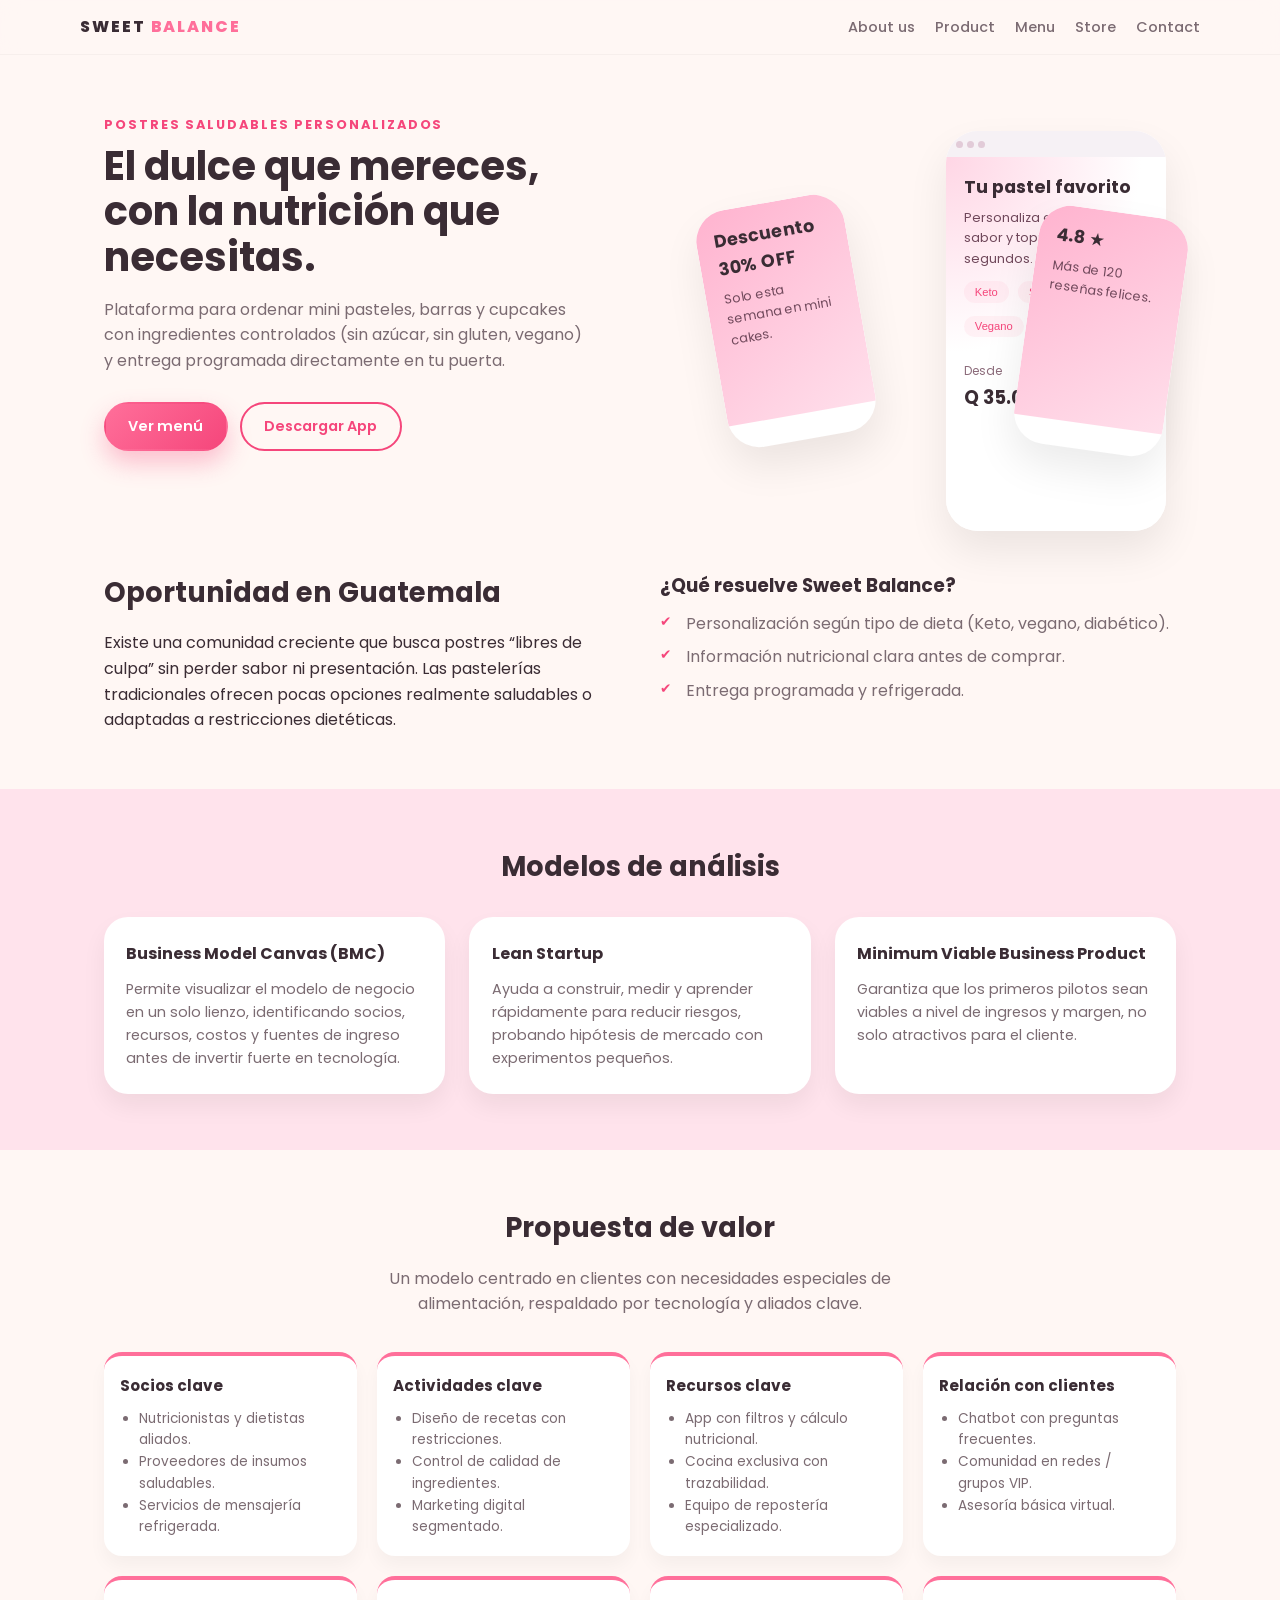
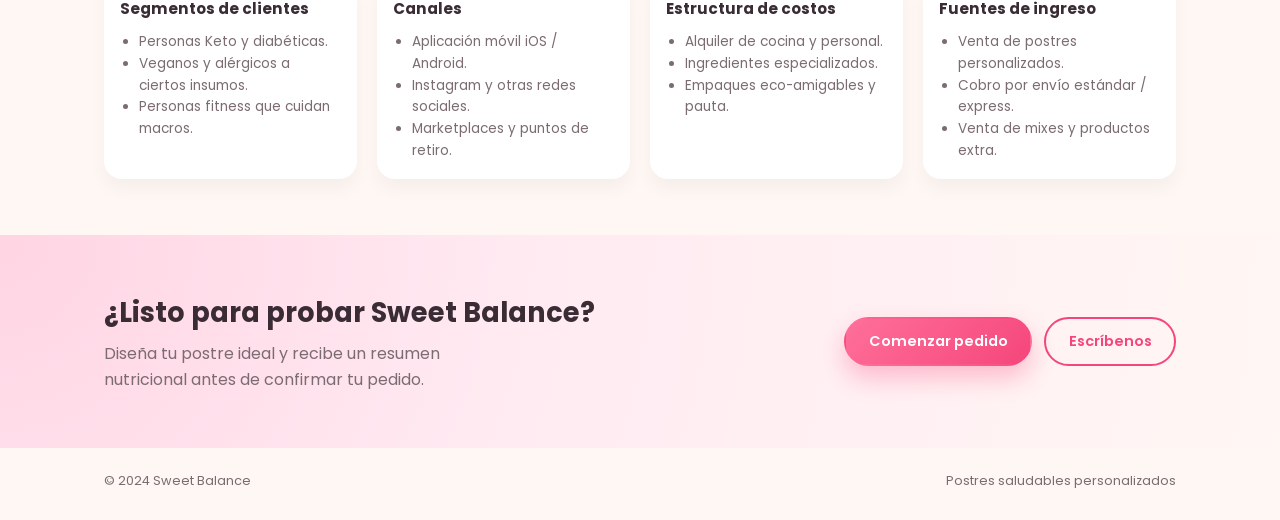
==== MND/index.html @ 074d9826 "feat: MDG" ====
<!DOCTYPE html>
<html lang="es">
<head>
  <meta charset="UTF-8" />
  <title>Sweet Balance</title>
  <meta name="viewport" content="width=device-width, initial-scale=1.0" />
  <!-- Google Font parecida al estilo del PDF -->
  <link href="https://fonts.googleapis.com/css2?family=Poppins:wght@300;400;600;700&display=swap" rel="stylesheet">
  <link rel="stylesheet" href="styles.css" />
</head>
<body>
  <!-- Barra de navegación -->
  <header class="topbar">
    <div class="container topbar-content">
      <div class="logo">SWEET <span>BALANCE</span></div>
      <nav class="nav">
        <a href="#about">About us</a>
        <a href="#product">Product</a>
        <a href="#menu">Menu</a>
        <a href="#store">Store</a>
        <a href="#contact">Contact</a>
      </nav>
    </div>
  </header>

  <!-- HERO principal (portada tipo app rosa) -->
  <section class="hero" id="product">
    <div class="container hero-grid">
      <div class="hero-text">
        <p class="hero-tag">Postres saludables personalizados</p>
        <h1>
          El dulce que mereces,<br />
          con la nutrición que necesitas.
        </h1>
        <p class="hero-description">
          Plataforma para ordenar mini pasteles, barras y cupcakes con
          ingredientes controlados (sin azúcar, sin gluten, vegano) y
          entrega programada directamente en tu puerta.
        </p>
        <div class="hero-actions">
          <a href="#menu" class="btn primary">Ver menú</a>
          <a href="#store" class="btn ghost">Descargar App</a>
        </div>
      </div>

      <!-- “Mockups” de la app simulando las pantallas del PDF -->
      <div class="hero-phones">
        <div class="phone phone-main">
          <div class="phone-header">
            <span class="dot"></span><span class="dot"></span><span class="dot"></span>
          </div>
          <div class="phone-body">
            <h3>Tu pastel favorito</h3>
            <p>Personaliza el tamaño, sabor y toppings en segundos.</p>
            <button class="chip">Keto</button>
            <button class="chip">Sugar Free</button>
            <button class="chip">Vegano</button>
            <div class="card-price">
              <span>Desde</span>
              <strong>Q 35.00</strong>
            </div>
          </div>
        </div>

        <div class="phone phone-secondary phone-left">
          <div class="phone-body small">
            <h4>Descuento 30% OFF</h4>
            <p>Solo esta semana en mini cakes.</p>
          </div>
        </div>

        <div class="phone phone-secondary phone-right">
          <div class="phone-body small">
            <h4>4.8 ★</h4>
            <p>Más de 120 reseñas felices.</p>
          </div>
        </div>
      </div>
    </div>
  </section>

  <!-- Sección: Oportunidad / About -->
  <section class="section" id="about">
    <div class="container two-cols">
      <div>
        <h2>Oportunidad en Guatemala</h2>
        <p>
          Existe una comunidad creciente que busca postres “libres de culpa”
          sin perder sabor ni presentación. Las pastelerías tradicionales
          ofrecen pocas opciones realmente saludables o adaptadas a
          restricciones dietéticas.
        </p>
      </div>
      <div>
        <h3>¿Qué resuelve Sweet Balance?</h3>
        <ul class="check-list">
          <li>Personalización según tipo de dieta (Keto, vegano, diabético).</li>
          <li>Información nutricional clara antes de comprar.</li>
          <li>Entrega programada y refrigerada.</li>
        </ul>
      </div>
    </div>
  </section>

  <!-- Sección: Modelos de análisis (tarjetas rosas como en el PDF) -->
  <section class="section section-pink" id="menu">
    <div class="container">
      <h2 class="center">Modelos de análisis</h2>
      <div class="cards-3">
        <article class="info-card">
          <h3>Business Model Canvas (BMC)</h3>
          <p>
            Permite visualizar el modelo de negocio en un solo lienzo,
            identificando socios, recursos, costos y fuentes de ingreso
            antes de invertir fuerte en tecnología.
          </p>
        </article>
        <article class="info-card">
          <h3>Lean Startup</h3>
          <p>
            Ayuda a construir, medir y aprender rápidamente para reducir
            riesgos, probando hipótesis de mercado con experimentos pequeños.
          </p>
        </article>
        <article class="info-card">
          <h3>Minimum Viable Business Product</h3>
          <p>
            Garantiza que los primeros pilotos sean viables a nivel de
            ingresos y margen, no solo atractivos para el cliente.
          </p>
        </article>
      </div>
    </div>
  </section>

  <!-- Sección: Canvas de propuesta de valor (grid) -->
  <section class="section" id="store">
    <div class="container">
      <h2 class="center">Propuesta de valor</h2>
      <p class="center section-intro">
        Un modelo centrado en clientes con necesidades especiales de
        alimentación, respaldado por tecnología y aliados clave.
      </p>

      <div class="canvas-grid">
        <div class="canvas-col">
          <h4>Socios clave</h4>
          <ul>
            <li>Nutricionistas y dietistas aliados.</li>
            <li>Proveedores de insumos saludables.</li>
            <li>Servicios de mensajería refrigerada.</li>
          </ul>
        </div>
        <div class="canvas-col">
          <h4>Actividades clave</h4>
          <ul>
            <li>Diseño de recetas con restricciones.</li>
            <li>Control de calidad de ingredientes.</li>
            <li>Marketing digital segmentado.</li>
          </ul>
        </div>
        <div class="canvas-col">
          <h4>Recursos clave</h4>
          <ul>
            <li>App con filtros y cálculo nutricional.</li>
            <li>Cocina exclusiva con trazabilidad.</li>
            <li>Equipo de repostería especializado.</li>
          </ul>
        </div>
        <div class="canvas-col">
          <h4>Relación con clientes</h4>
          <ul>
            <li>Chatbot con preguntas frecuentes.</li>
            <li>Comunidad en redes / grupos VIP.</li>
            <li>Asesoría básica virtual.</li>
          </ul>
        </div>
        <div class="canvas-col">
          <h4>Segmentos de clientes</h4>
          <ul>
            <li>Personas Keto y diabéticas.</li>
            <li>Veganos y alérgicos a ciertos insumos.</li>
            <li>Personas fitness que cuidan macros.</li>
          </ul>
        </div>
        <div class="canvas-col">
          <h4>Canales</h4>
          <ul>
            <li>Aplicación móvil iOS / Android.</li>
            <li>Instagram y otras redes sociales.</li>
            <li>Marketplaces y puntos de retiro.</li>
          </ul>
        </div>
        <div class="canvas-col">
          <h4>Estructura de costos</h4>
          <ul>
            <li>Alquiler de cocina y personal.</li>
            <li>Ingredientes especializados.</li>
            <li>Empaques eco-amigables y pauta.</li>
          </ul>
        </div>
        <div class="canvas-col">
          <h4>Fuentes de ingreso</h4>
          <ul>
            <li>Venta de postres personalizados.</li>
            <li>Cobro por envío estándar / express.</li>
            <li>Venta de mixes y productos extra.</li>
          </ul>
        </div>
      </div>
    </div>
  </section>

  <!-- Sección final / contacto -->
  <section class="section section-cta" id="contact">
    <div class="container cta-box">
      <div>
        <h2>¿Listo para probar Sweet Balance?</h2>
        <p>
          Diseña tu postre ideal y recibe un resumen nutricional
          antes de confirmar tu pedido.
        </p>
      </div>
      <div class="cta-actions">
        <a href="#" class="btn primary">Comenzar pedido</a>
        <a href="mailto:hola@sweetbalance.gt" class="btn ghost">Escríbenos</a>
      </div>
    </div>
  </section>

  <footer class="footer">
    <div class="container footer-content">
      <span>© 2024 Sweet Balance</span>
      <span>Postres saludables personalizados</span>
    </div>
  </footer>
</body>
</html>
---- MND/styles.css ----
:root {
  --pink-main: #ff6f9a;
  --pink-soft: #ffe3ec;
  --pink-strong: #f5467b;
  --cream-bg: #fff7f4;
  --text-main: #3a2c34;
  --text-soft: #7b6b72;
  --radius-lg: 24px;
}

*,
*::before,
*::after {
  box-sizing: border-box;
  margin: 0;
  padding: 0;
}

body {
  font-family: "Poppins", system-ui, -apple-system, BlinkMacSystemFont, "Segoe UI",
    sans-serif;
  background: var(--cream-bg);
  color: var(--text-main);
  line-height: 1.6;
}

/* Layout genérico */

.container {
  width: 100%;
  max-width: 1120px;
  margin: 0 auto;
  padding: 0 1.5rem;
}

/* Topbar */

.topbar {
  position: sticky;
  top: 0;
  z-index: 50;
  background: rgba(255, 247, 244, 0.9);
  backdrop-filter: blur(10px);
  border-bottom: 1px solid rgba(0, 0, 0, 0.03);
}

.topbar-content {
  display: flex;
  align-items: center;
  justify-content: space-between;
  padding: 0.9rem 0;
}

.logo {
  font-weight: 800;
  letter-spacing: 0.12em;
  font-size: 1rem;
}

.logo span {
  color: var(--pink-main);
}

.nav {
  display: flex;
  gap: 1.25rem;
  font-size: 0.9rem;
}

.nav a {
  color: var(--text-soft);
  text-decoration: none;
  font-weight: 500;
  position: relative;
}

.nav a::after {
  content: "";
  position: absolute;
  left: 0;
  bottom: -0.35rem;
  width: 0;
  height: 2px;
  border-radius: 999px;
  background: var(--pink-main);
  transition: width 0.2s ease;
}

.nav a:hover {
  color: var(--pink-main);
}

.nav a:hover::after {
  width: 100%;
}

/* HERO */

.hero {
  padding: 3.5rem 0 4rem;
}

.hero-grid {
  display: grid;
  grid-template-columns: minmax(0, 1.2fr) minmax(0, 1fr);
  gap: 3rem;
  align-items: center;
}

.hero-text h1 {
  font-size: clamp(2.2rem, 3.1vw, 2.9rem);
  line-height: 1.15;
  margin-bottom: 1rem;
}

.hero-tag {
  display: inline-block;
  font-size: 0.8rem;
  text-transform: uppercase;
  letter-spacing: 0.15em;
  color: var(--pink-strong);
  font-weight: 700;
  margin-bottom: 0.5rem;
}

.hero-description {
  max-width: 480px;
  color: var(--text-soft);
  margin-bottom: 1.75rem;
}

.hero-actions {
  display: flex;
  flex-wrap: wrap;
  gap: 0.75rem;
}

/* Botones */

.btn {
  display: inline-flex;
  align-items: center;
  justify-content: center;
  padding: 0.7rem 1.4rem;
  border-radius: 999px;
  border: 2px solid transparent;
  font-size: 0.9rem;
  font-weight: 600;
  cursor: pointer;
  text-decoration: none;
  transition: transform 0.18s ease, box-shadow 0.18s ease, background 0.18s ease,
    color 0.18s ease, border-color 0.18s ease;
}

.btn.primary {
  background: linear-gradient(135deg, var(--pink-main), var(--pink-strong));
  color: #fff;
  box-shadow: 0 12px 25px rgba(245, 70, 123, 0.32);
}

.btn.primary:hover {
  transform: translateY(-1px);
  box-shadow: 0 16px 28px rgba(245, 70, 123, 0.4);
}

.btn.ghost {
  background: transparent;
  color: var(--pink-strong);
  border-color: var(--pink-strong);
}

.btn.ghost:hover {
  background: rgba(255, 111, 154, 0.08);
}

/* Phones mockup */

.hero-phones {
  position: relative;
  min-height: 320px;
}

.phone {
  position: absolute;
  border-radius: 32px;
  background: #fff;
  box-shadow: 0 20px 40px rgba(0, 0, 0, 0.08);
  overflow: hidden;
}

.phone-main {
  width: 220px;
  height: 400px;
  right: 10px;
  top: 10px;
}

.phone-secondary {
  width: 150px;
  height: 240px;
}

.phone-left {
  left: 0;
  bottom: 0;
  transform: rotate(-10deg);
}

.phone-right {
  right: 0;
  bottom: -10px;
  transform: rotate(8deg);
}

.phone-header {
  height: 26px;
  padding: 0 10px;
  display: flex;
  align-items: center;
  gap: 4px;
  background: #f6f1f5;
}

.dot {
  width: 7px;
  height: 7px;
  border-radius: 999px;
  background: #e2cbd8;
}

.phone-body {
  padding: 1rem 1.1rem 1.2rem;
  background: radial-gradient(circle at top left, #ffd6e5 0, #fff 45%, #fff 100%);
  height: calc(100% - 26px);
}

.phone-body.small {
  background: linear-gradient(145deg, #ffb3cf, #ffdfeb);
}

.phone-body h3 {
  font-size: 1.1rem;
  margin-bottom: 0.4rem;
}

.phone-body p {
  font-size: 0.8rem;
  color: #70485b;
}

.phone-body.small h4 {
  font-size: 1.1rem;
  margin-bottom: 0.4rem;
}

.chip {
  border: none;
  margin-top: 0.75rem;
  margin-right: 0.3rem;
  padding: 0.3rem 0.7rem;
  border-radius: 999px;
  background: rgba(255, 111, 154, 0.08);
  font-size: 0.7rem;
  color: var(--pink-strong);
}

.card-price {
  margin-top: 1.2rem;
}

.card-price span {
  font-size: 0.75rem;
  color: #8c6c7b;
}

.card-price strong {
  display: block;
  font-size: 1.15rem;
}

/* Secciones genéricas */

.section {
  padding: 3.5rem 0;
}

.section-pink {
  background: var(--pink-soft);
}

.section h2 {
  font-size: 1.7rem;
  margin-bottom: 1rem;
}

.section-intro {
  max-width: 560px;
  margin: 0.3rem auto 2rem;
  color: var(--text-soft);
}

.center {
  text-align: center;
}

/* About */

.two-cols {
  display: grid;
  grid-template-columns: repeat(2, minmax(0, 1fr));
  gap: 2.5rem;
}

.check-list {
  list-style: none;
  margin-top: 0.6rem;
}

.check-list li {
  padding-left: 1.6rem;
  position: relative;
  margin-bottom: 0.5rem;
  color: var(--text-soft);
}

.check-list li::before {
  content: "✔";
  position: absolute;
  left: 0;
  top: 0;
  font-size: 0.85rem;
  color: var(--pink-strong);
}

/* Cards modelos */

.cards-3 {
  display: grid;
  grid-template-columns: repeat(3, minmax(0, 1fr));
  gap: 1.5rem;
  margin-top: 1.8rem;
}

.info-card {
  background: #fff;
  border-radius: var(--radius-lg);
  padding: 1.5rem 1.4rem;
  box-shadow: 0 12px 24px rgba(0, 0, 0, 0.06);
}

.info-card h3 {
  font-size: 1rem;
  margin-bottom: 0.7rem;
}

.info-card p {
  font-size: 0.9rem;
  color: var(--text-soft);
}

/* Canvas grid */

.canvas-grid {
  margin-top: 2.2rem;
  display: grid;
  grid-template-columns: repeat(4, minmax(0, 1fr));
  gap: 1.25rem;
}

.canvas-col {
  background: #fff;
  border-radius: 18px;
  padding: 1.1rem 1rem;
  box-shadow: 0 10px 18px rgba(0, 0, 0, 0.04);
  border-top: 4px solid var(--pink-main);
}

.canvas-col h4 {
  font-size: 0.95rem;
  margin-bottom: 0.6rem;
}

.canvas-col ul {
  list-style: disc;
  padding-left: 1.2rem;
  font-size: 0.85rem;
  color: var(--text-soft);
}

/* CTA */

.section-cta {
  background: radial-gradient(circle at top left, #ffd4e3 0, #ffeaf2 40%, #fff7f4 100%);
}

.cta-box {
  display: flex;
  align-items: center;
  justify-content: space-between;
  gap: 1.5rem;
}

.cta-box h2 {
  margin-bottom: 0.4rem;
}

.cta-box p {
  color: var(--text-soft);
  max-width: 420px;
}

.cta-actions {
  display: flex;
  flex-wrap: wrap;
  gap: 0.75rem;
}

/* Footer */

.footer {
  padding: 1.4rem 0 1.8rem;
  font-size: 0.8rem;
  color: var(--text-soft);
}

.footer-content {
  display: flex;
  justify-content: space-between;
  gap: 1rem;
}

/* Responsivo */

@media (max-width: 900px) {
  .hero-grid {
    grid-template-columns: 1fr;
  }

  .hero-phones {
    order: -1;
    margin-bottom: 1.5rem;
    min-height: 340px;
  }

  .two-cols {
    grid-template-columns: 1fr;
  }

  .cards-3 {
    grid-template-columns: repeat(2, minmax(0, 1fr));
  }

  .canvas-grid {
    grid-template-columns: repeat(2, minmax(0, 1fr));
  }

  .nav {
    display: none; /* para hacerlo simple en móvil, puedes luego agregar menú hamburguesa */
  }
}

@media (max-width: 600px) {
  .cards-3 {
    grid-template-columns: 1fr;
  }

  .canvas-grid {
    grid-template-columns: 1fr;
  }

  .phone-main {
    right: 50%;
    transform: translateX(50%);
  }

  .phone-left {
    left: 10px;
    bottom: 0;
  }

  .phone-right {
    right: 10px;
    bottom: -10px;
  }

  .cta-box {
    flex-direction: column;
    align-items: flex-start;
  }

  .footer-content {
    flex-direction: column;
    align-items: flex-start;
  }
}
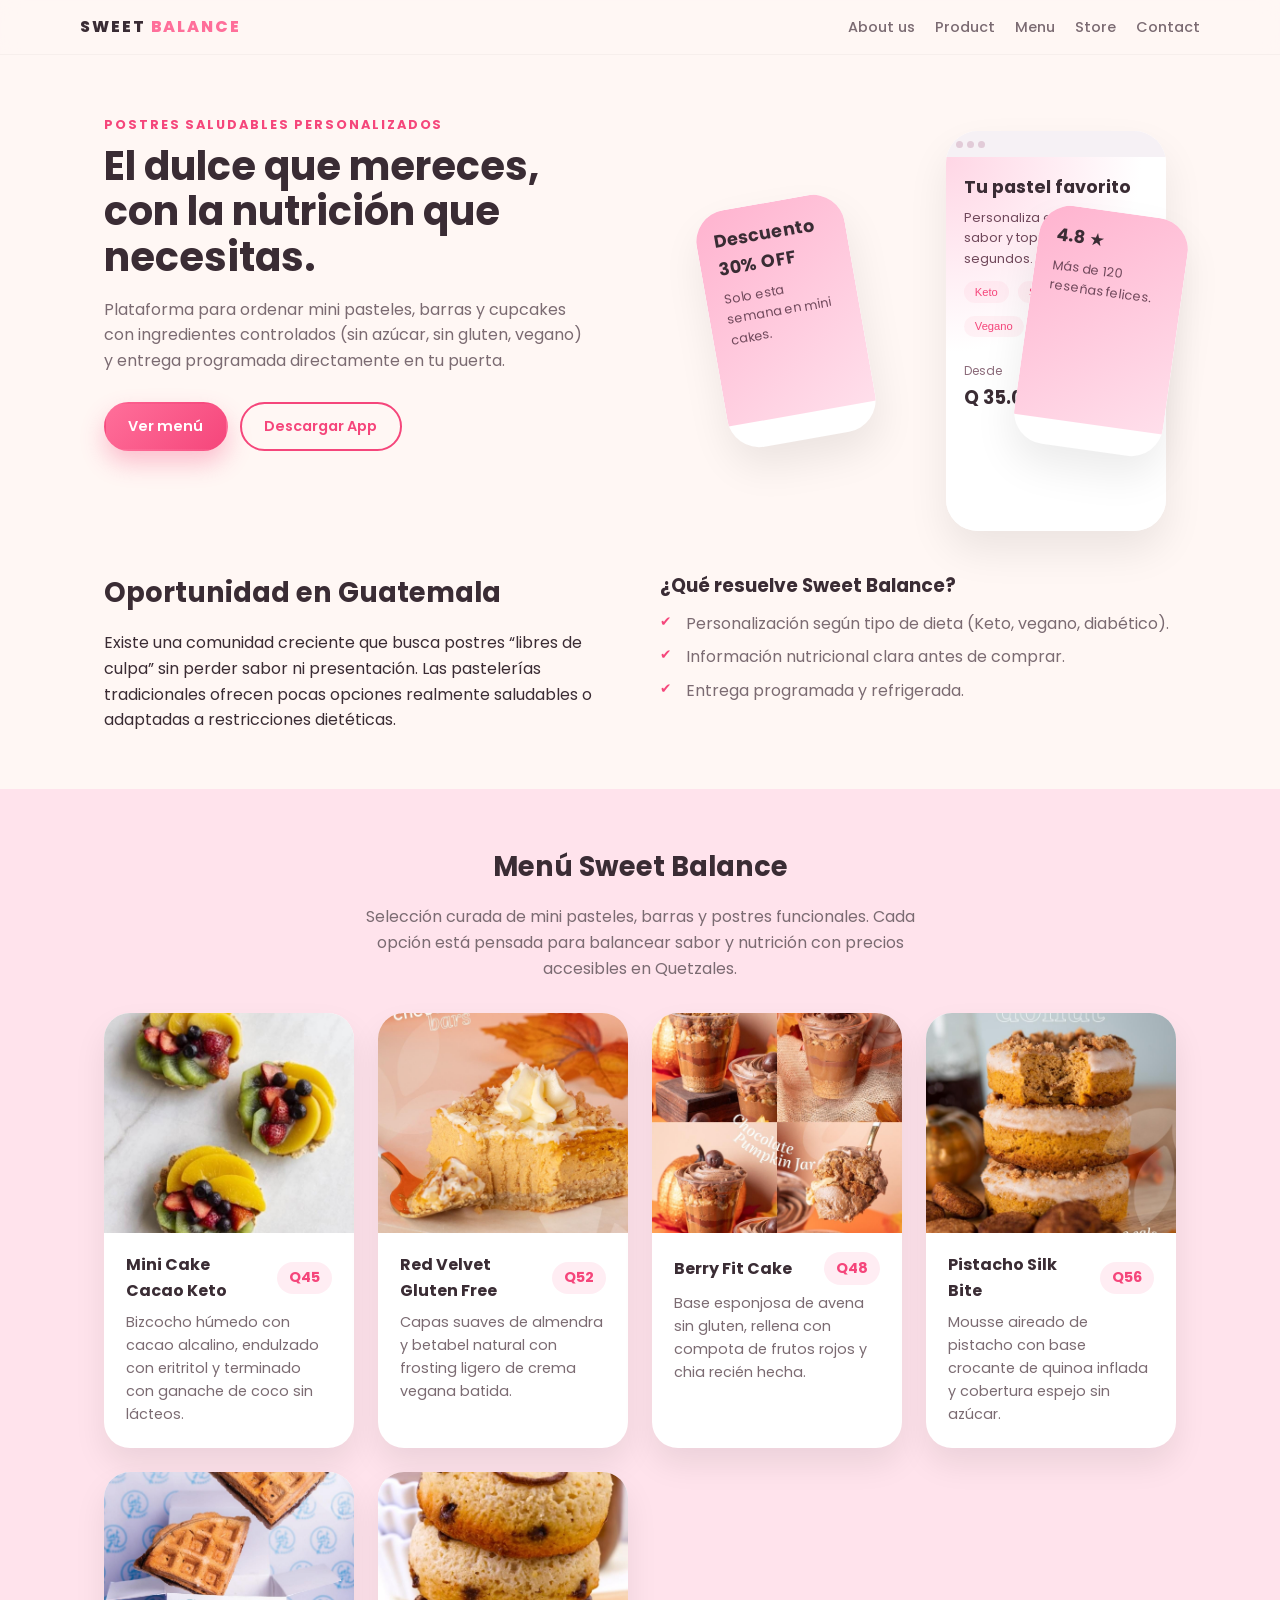
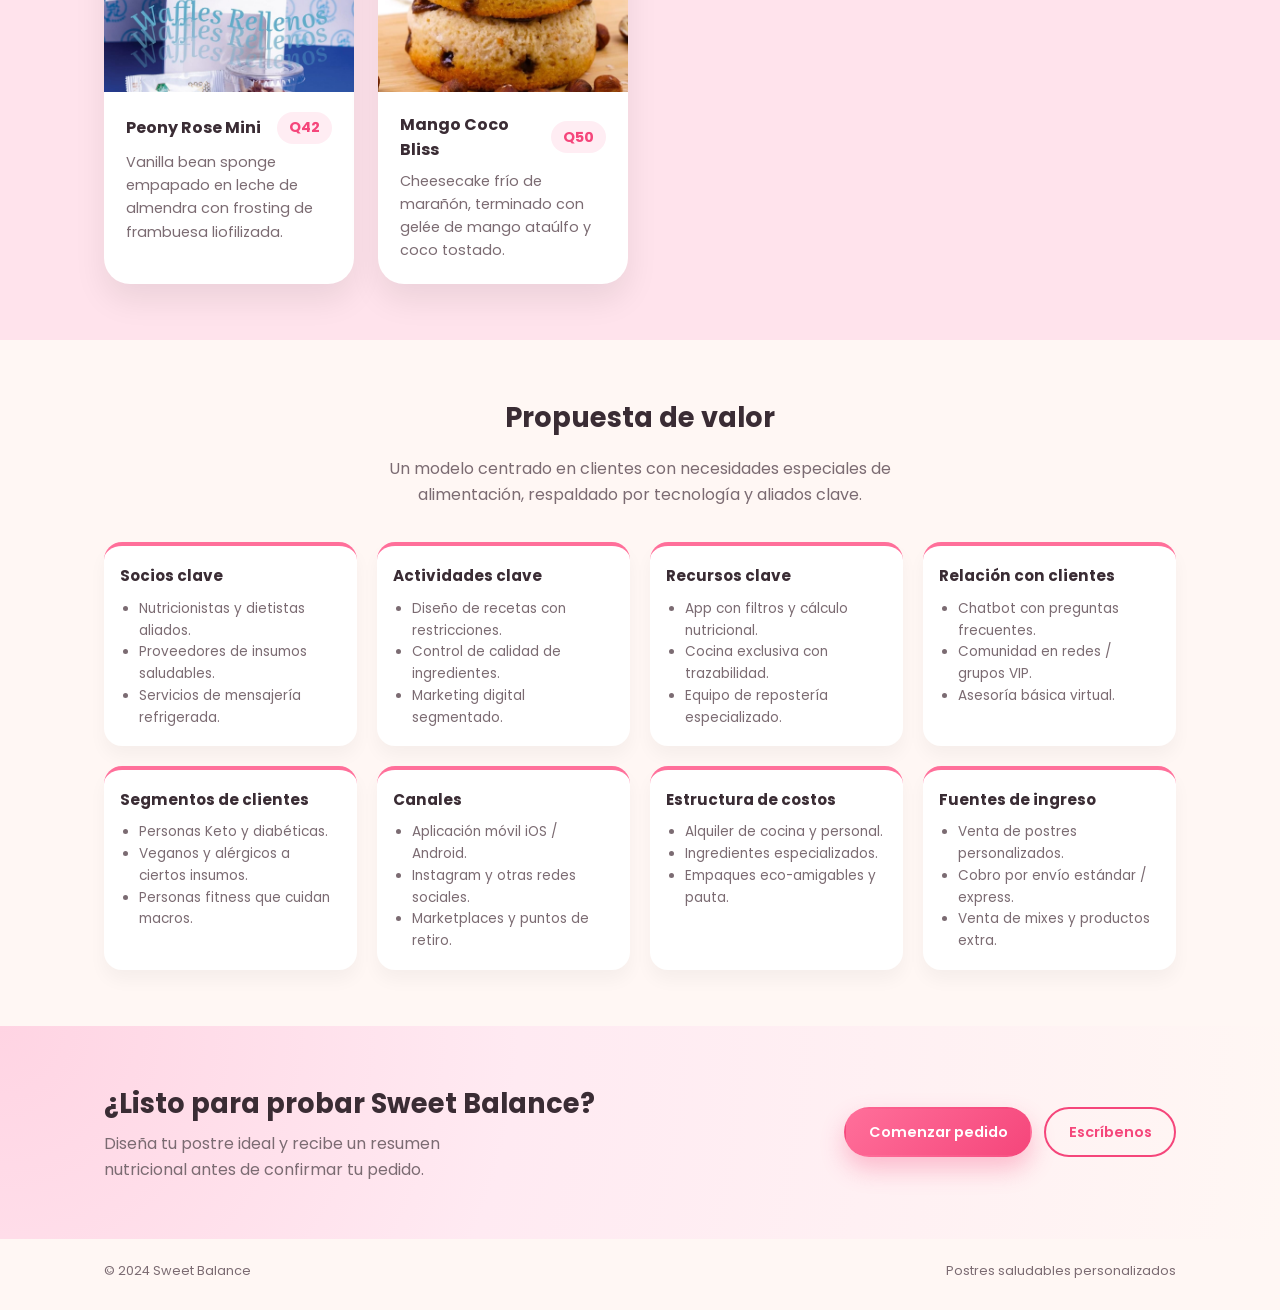
==== commit 6f6b2398: "feat: Menu" ====
--- a/MND/index.html
+++ b/MND/index.html
@@ -102,32 +102,82 @@
     </div>
   </section>
 
-  <!-- Sección: Modelos de análisis (tarjetas rosas como en el PDF) -->
+  <!-- Sección: Menú con imágenes reales -->
   <section class="section section-pink" id="menu">
     <div class="container">
-      <h2 class="center">Modelos de análisis</h2>
-      <div class="cards-3">
-        <article class="info-card">
-          <h3>Business Model Canvas (BMC)</h3>
-          <p>
-            Permite visualizar el modelo de negocio en un solo lienzo,
-            identificando socios, recursos, costos y fuentes de ingreso
-            antes de invertir fuerte en tecnología.
-          </p>
-        </article>
-        <article class="info-card">
-          <h3>Lean Startup</h3>
-          <p>
-            Ayuda a construir, medir y aprender rápidamente para reducir
-            riesgos, probando hipótesis de mercado con experimentos pequeños.
-          </p>
-        </article>
-        <article class="info-card">
-          <h3>Minimum Viable Business Product</h3>
-          <p>
-            Garantiza que los primeros pilotos sean viables a nivel de
-            ingresos y margen, no solo atractivos para el cliente.
-          </p>
+      <h2 class="center">Menú Sweet Balance</h2>
+      <p class="center section-intro">
+        Selección curada de mini pasteles, barras y postres funcionales. Cada opción está
+        pensada para balancear sabor y nutrición con precios accesibles en Quetzales.
+      </p>
+
+      <div class="menu-grid">
+        <article class="menu-card">
+          <img src="images/WhatsApp%20Image%202025-11-19%20at%2010.38.32%20PM.jpeg" alt="Pastel individual de chocolate keto" />
+          <div class="menu-info">
+            <div class="menu-head">
+              <h3>Mini Cake Cacao Keto</h3>
+              <span class="menu-price">Q45</span>
+            </div>
+            <p>Bizcocho húmedo con cacao alcalino, endulzado con eritritol
+              y terminado con ganache de coco sin lácteos.</p>
+          </div>
+        </article>
+
+        <article class="menu-card">
+          <img src="images/WhatsApp%20Image%202025-11-19%20at%2010.38.33%20PM.jpeg" alt="Rebanada de pastel rojo velvet sin gluten" />
+          <div class="menu-info">
+            <div class="menu-head">
+              <h3>Red Velvet Gluten Free</h3>
+              <span class="menu-price">Q52</span>
+            </div>
+            <p>Capas suaves de almendra y betabel natural con frosting ligero
+              de crema vegana batida.</p>
+          </div>
+        </article>
+
+        <article class="menu-card">
+          <img src="images/WhatsApp%20Image%202025-11-19%20at%2010.38.34%20PM.jpeg" alt="Pastel de frutos rojos con decoraciones" />
+          <div class="menu-info">
+            <div class="menu-head">
+              <h3>Berry Fit Cake</h3>
+              <span class="menu-price">Q48</span>
+            </div>
+            <p>Base esponjosa de avena sin gluten, rellena con compota de frutos rojos y chia recién hecha.</p>
+          </div>
+        </article>
+
+        <article class="menu-card">
+          <img src="images/WhatsApp%20Image%202025-11-19%20at%2010.38.34%20PM%20(1).jpeg" alt="Pastel mini de pistache" />
+          <div class="menu-info">
+            <div class="menu-head">
+              <h3>Pistacho Silk Bite</h3>
+              <span class="menu-price">Q56</span>
+            </div>
+            <p>Mousse aireado de pistacho con base crocante de quinoa inflada y cobertura espejo sin azúcar.</p>
+          </div>
+        </article>
+
+        <article class="menu-card">
+          <img src="images/WhatsApp%20Image%202025-11-19%20at%2010.38.35%20PM%20(2).jpeg" alt="Pastelito rosa con detalles florales" />
+          <div class="menu-info">
+            <div class="menu-head">
+              <h3>Peony Rose Mini</h3>
+              <span class="menu-price">Q42</span>
+            </div>
+            <p>Vanilla bean sponge empapado en leche de almendra con frosting de frambuesa liofilizada.</p>
+          </div>
+        </article>
+
+        <article class="menu-card">
+          <img src="images/WhatsApp%20Image%202025-11-19%20at%2010.38.35%20PM%20(5).jpeg" alt="Pastelito tropical con frutas frescas" />
+          <div class="menu-info">
+            <div class="menu-head">
+              <h3>Mango Coco Bliss</h3>
+              <span class="menu-price">Q50</span>
+            </div>
+            <p>Cheesecake frío de marañón, terminado con gelée de mango ataúlfo y coco tostado.</p>
+          </div>
         </article>
       </div>
     </div>
--- a/MND/styles.css
+++ b/MND/styles.css
@@ -358,6 +358,62 @@
   color: var(--text-soft);
 }
 
+/* Menú */
+
+.menu-grid {
+  display: grid;
+  grid-template-columns: repeat(auto-fit, minmax(240px, 1fr));
+  gap: 1.5rem;
+  margin-top: 2rem;
+}
+
+.menu-card {
+  background: #fff;
+  border-radius: 26px;
+  box-shadow: 0 16px 32px rgba(0, 0, 0, 0.08);
+  overflow: hidden;
+  display: flex;
+  flex-direction: column;
+}
+
+.menu-card img {
+  width: 100%;
+  height: 220px;
+  object-fit: cover;
+}
+
+.menu-info {
+  padding: 1.2rem 1.4rem 1.4rem;
+  display: flex;
+  flex-direction: column;
+  gap: 0.45rem;
+}
+
+.menu-head {
+  display: flex;
+  align-items: center;
+  justify-content: space-between;
+  gap: 0.75rem;
+}
+
+.menu-head h3 {
+  font-size: 1rem;
+}
+
+.menu-price {
+  font-weight: 700;
+  color: var(--pink-strong);
+  background: rgba(255, 111, 154, 0.12);
+  padding: 0.3rem 0.75rem;
+  border-radius: 999px;
+  font-size: 0.9rem;
+}
+
+.menu-info p {
+  color: var(--text-soft);
+  font-size: 0.9rem;
+}
+
 /* Canvas grid */
 
 .canvas-grid {
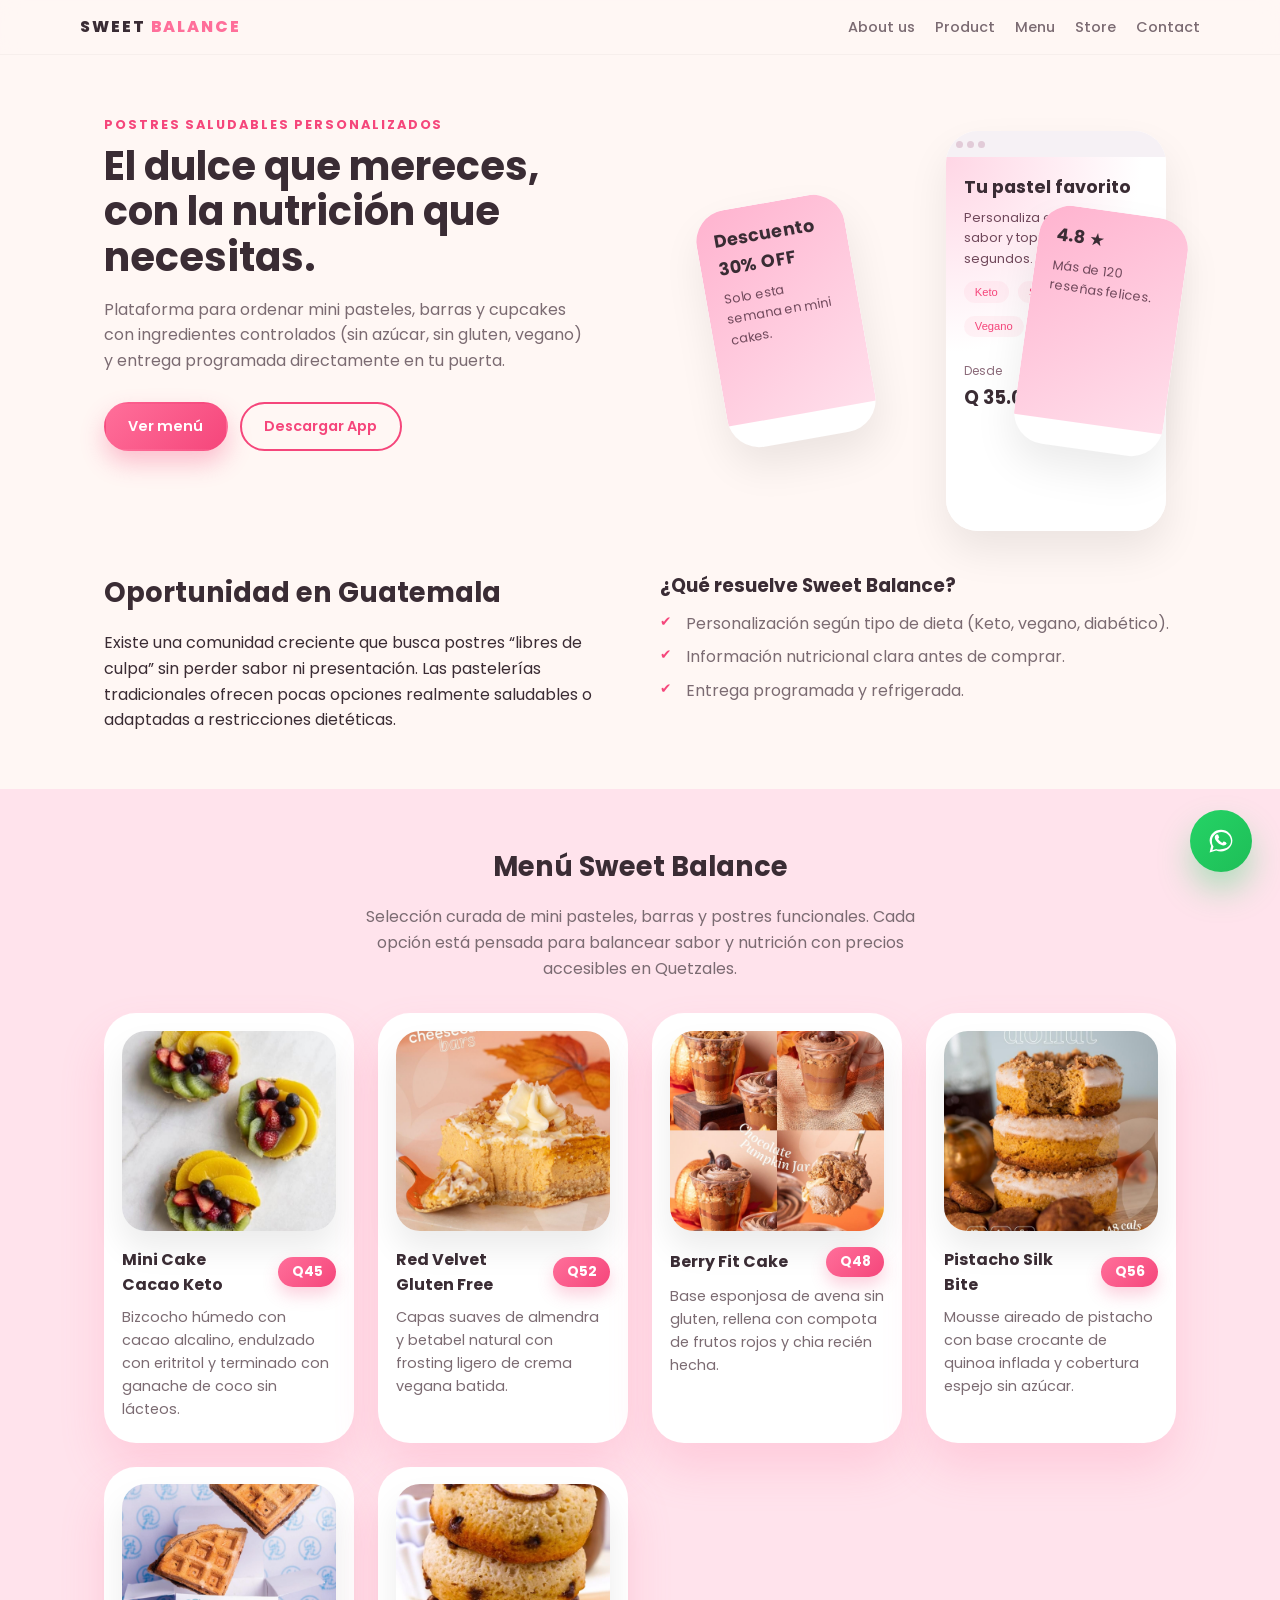
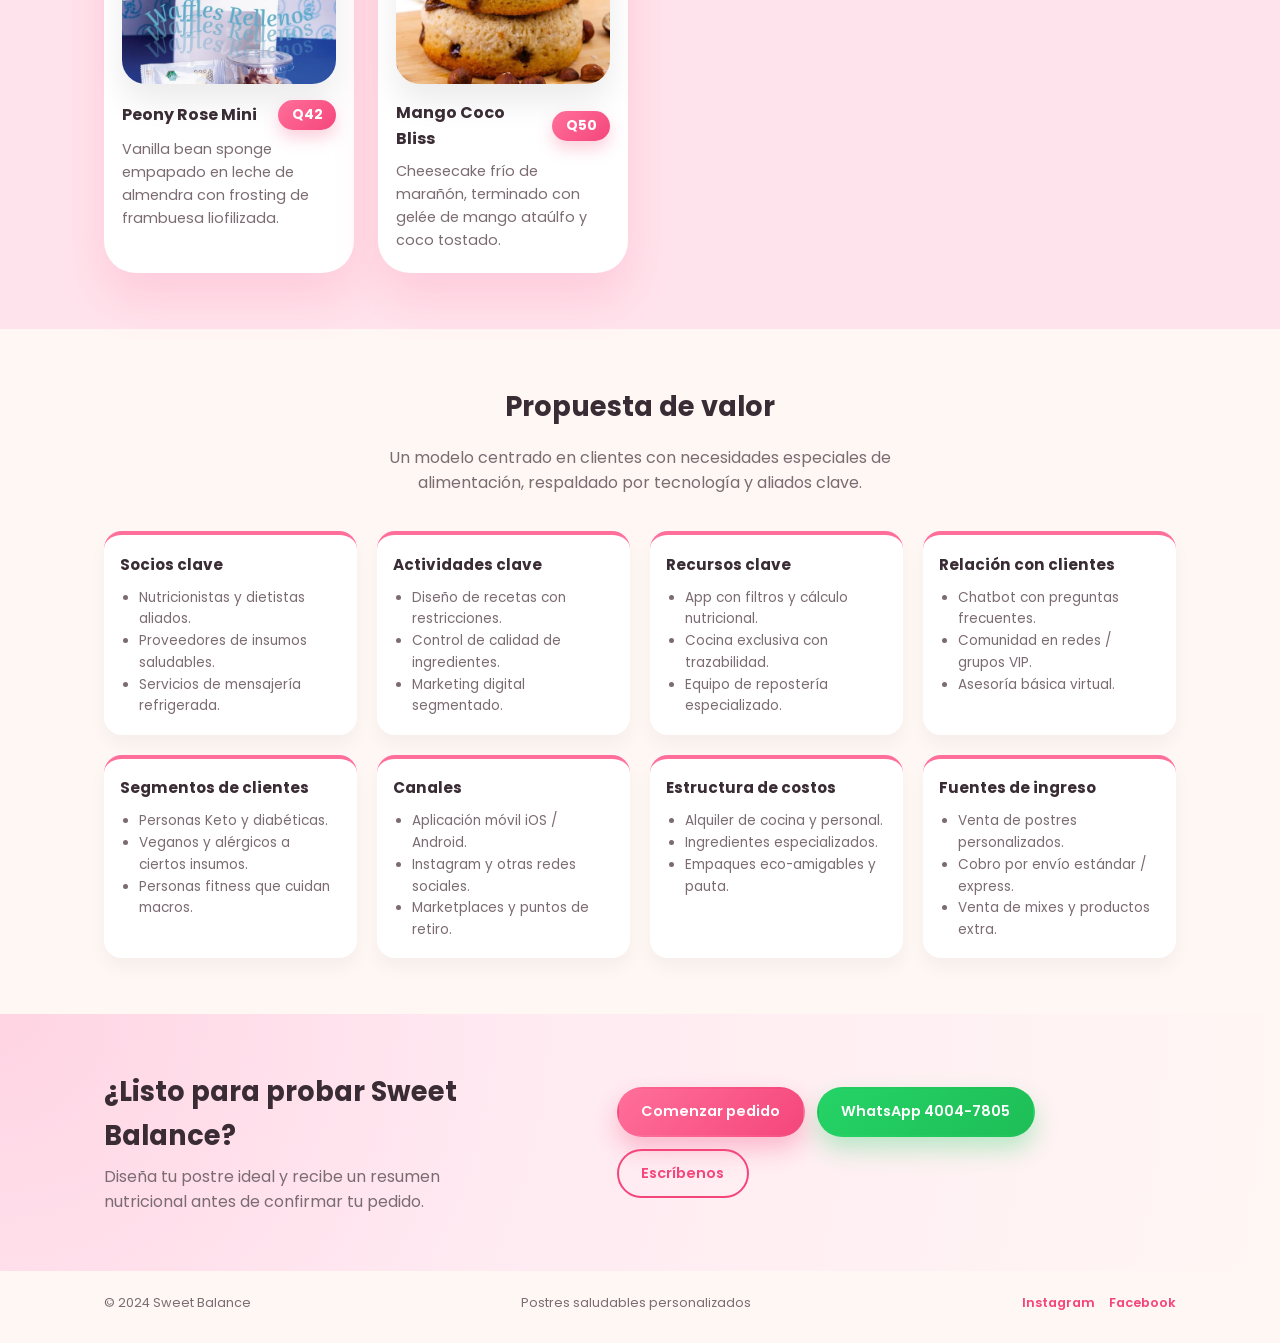
==== commit 59050309: "feat: Redes Sociales" ====
--- a/MND/index.html
+++ b/MND/index.html
@@ -273,6 +273,7 @@
       </div>
       <div class="cta-actions">
         <a href="#" class="btn primary">Comenzar pedido</a>
+        <a href="https://wa.me/50240047805?text=Hola%20Sweet%20Balance%2C%20quiero%20realizar%20un%20pedido" class="btn whatsapp" target="_blank" rel="noopener">WhatsApp 4004-7805</a>
         <a href="mailto:hola@sweetbalance.gt" class="btn ghost">Escríbenos</a>
       </div>
     </div>
@@ -282,7 +283,17 @@
     <div class="container footer-content">
       <span>© 2024 Sweet Balance</span>
       <span>Postres saludables personalizados</span>
+      <div class="social-links">
+        <a href="https://www.instagram.com/" target="_blank" rel="noopener">Instagram</a>
+        <a href="https://www.facebook.com/" target="_blank" rel="noopener">Facebook</a>
+      </div>
     </div>
   </footer>
+
+  <a class="whatsapp-float" aria-label="Chatea por WhatsApp" href="https://wa.me/50240047805?text=Hola%20Sweet%20Balance%2C%20quiero%20realizar%20un%20pedido" target="_blank" rel="noopener">
+    <svg viewBox="0 0 32 32" aria-hidden="true">
+      <path d="M16 3c-7.17 0-13 5.59-13 12.48a12.2 12.2 0 0 0 1.74 6.23L3 29l7.5-2.2a13.7 13.7 0 0 0 5.5 1.15c7.17 0 13-5.59 13-12.48S23.17 3 16 3Zm0 22.4a10.7 10.7 0 0 1-5-.1l-0.36-0.1-4.44 1.3 1.26-4.1-0.27-0.42a10.1 10.1 0 0 1-1.59-5.9c0-5.73 4.9-10.4 10.9-10.4s10.9 4.67 10.9 10.4S21.99 25.4 16 25.4Zm5.82-7.85c-0.32-0.17-1.88-0.92-2.18-1.03s-0.51-0.16-0.72 0.16-0.83 1.03-1.01 1.24-0.37 0.25-0.69 0.08a8.7 8.7 0 0 1-2.55-1.94 9.5 9.5 0 0 1-1.76-2.18c-0.18-0.32 0-0.49 0.14-0.66s0.32-0.4 0.48-0.6a2.2 2.2 0 0 0 0.32-0.53 0.57 0.57 0 0 0-0.02-0.54c-0.08-0.17-0.72-1.72-0.99-2.36s-0.57-0.52-0.78-0.53H11c-0.23 0-0.6 0.09-0.91 0.43s-1.19 1.16-1.19 2.83 1.22 3.29 1.39 3.52 2.36 3.63 5.73 4.92a6.4 6.4 0 0 0 3.98 0.6c1.21-0.19 1.88-0.93 2.14-1.46s0.26-1 0.18-1.1-0.28-0.17-0.6-0.33Z" />
+    </svg>
+  </a>
 </body>
 </html>
--- a/MND/styles.css
+++ b/MND/styles.css
@@ -173,6 +173,17 @@
   background: rgba(255, 111, 154, 0.08);
 }
 
+.btn.whatsapp {
+  background: linear-gradient(135deg, #25d366, #1ebe57);
+  color: #fff;
+  box-shadow: 0 12px 25px rgba(37, 211, 102, 0.32);
+}
+
+.btn.whatsapp:hover {
+  transform: translateY(-1px);
+  box-shadow: 0 16px 28px rgba(37, 211, 102, 0.45);
+}
+
 /* Phones mockup */
 
 .hero-phones {
@@ -369,24 +380,28 @@
 
 .menu-card {
   background: #fff;
-  border-radius: 26px;
-  box-shadow: 0 16px 32px rgba(0, 0, 0, 0.08);
-  overflow: hidden;
+  border-radius: 32px;
+  box-shadow: 0 25px 45px rgba(255, 111, 154, 0.2);
   display: flex;
   flex-direction: column;
+  padding: 1.1rem 1.1rem 1.35rem;
+  gap: 1rem;
+  min-height: 360px;
 }
 
 .menu-card img {
   width: 100%;
-  height: 220px;
+  height: 200px;
   object-fit: cover;
+  border-radius: 24px;
+  box-shadow: 0 18px 32px rgba(0, 0, 0, 0.08);
 }
 
 .menu-info {
-  padding: 1.2rem 1.4rem 1.4rem;
   display: flex;
   flex-direction: column;
-  gap: 0.45rem;
+  gap: 0.5rem;
+  height: 100%;
 }
 
 .menu-head {
@@ -402,11 +417,12 @@
 
 .menu-price {
   font-weight: 700;
-  color: var(--pink-strong);
-  background: rgba(255, 111, 154, 0.12);
-  padding: 0.3rem 0.75rem;
+  color: #fff;
+  background: linear-gradient(135deg, var(--pink-main), var(--pink-strong));
+  padding: 0.25rem 0.85rem;
   border-radius: 999px;
-  font-size: 0.9rem;
+  font-size: 0.85rem;
+  box-shadow: 0 8px 16px rgba(245, 70, 123, 0.25);
 }
 
 .menu-info p {
@@ -485,6 +501,48 @@
   gap: 1rem;
 }
 
+.social-links {
+  display: flex;
+  gap: 0.9rem;
+  font-weight: 600;
+}
+
+.social-links a {
+  color: var(--pink-strong);
+  text-decoration: none;
+}
+
+.social-links a:hover {
+  text-decoration: underline;
+}
+
+.whatsapp-float {
+  position: fixed;
+  right: 28px;
+  bottom: 28px;
+  width: 62px;
+  height: 62px;
+  border-radius: 50%;
+  background: linear-gradient(135deg, #25d366, #1ebe57);
+  box-shadow: 0 18px 32px rgba(37, 211, 102, 0.35);
+  display: flex;
+  align-items: center;
+  justify-content: center;
+  z-index: 100;
+  transition: transform 0.18s ease, box-shadow 0.18s ease;
+}
+
+.whatsapp-float svg {
+  width: 28px;
+  height: 28px;
+  fill: #fff;
+}
+
+.whatsapp-float:hover {
+  transform: translateY(-2px);
+  box-shadow: 0 24px 36px rgba(37, 211, 102, 0.45);
+}
+
 /* Responsivo */
 
 @media (max-width: 900px) {
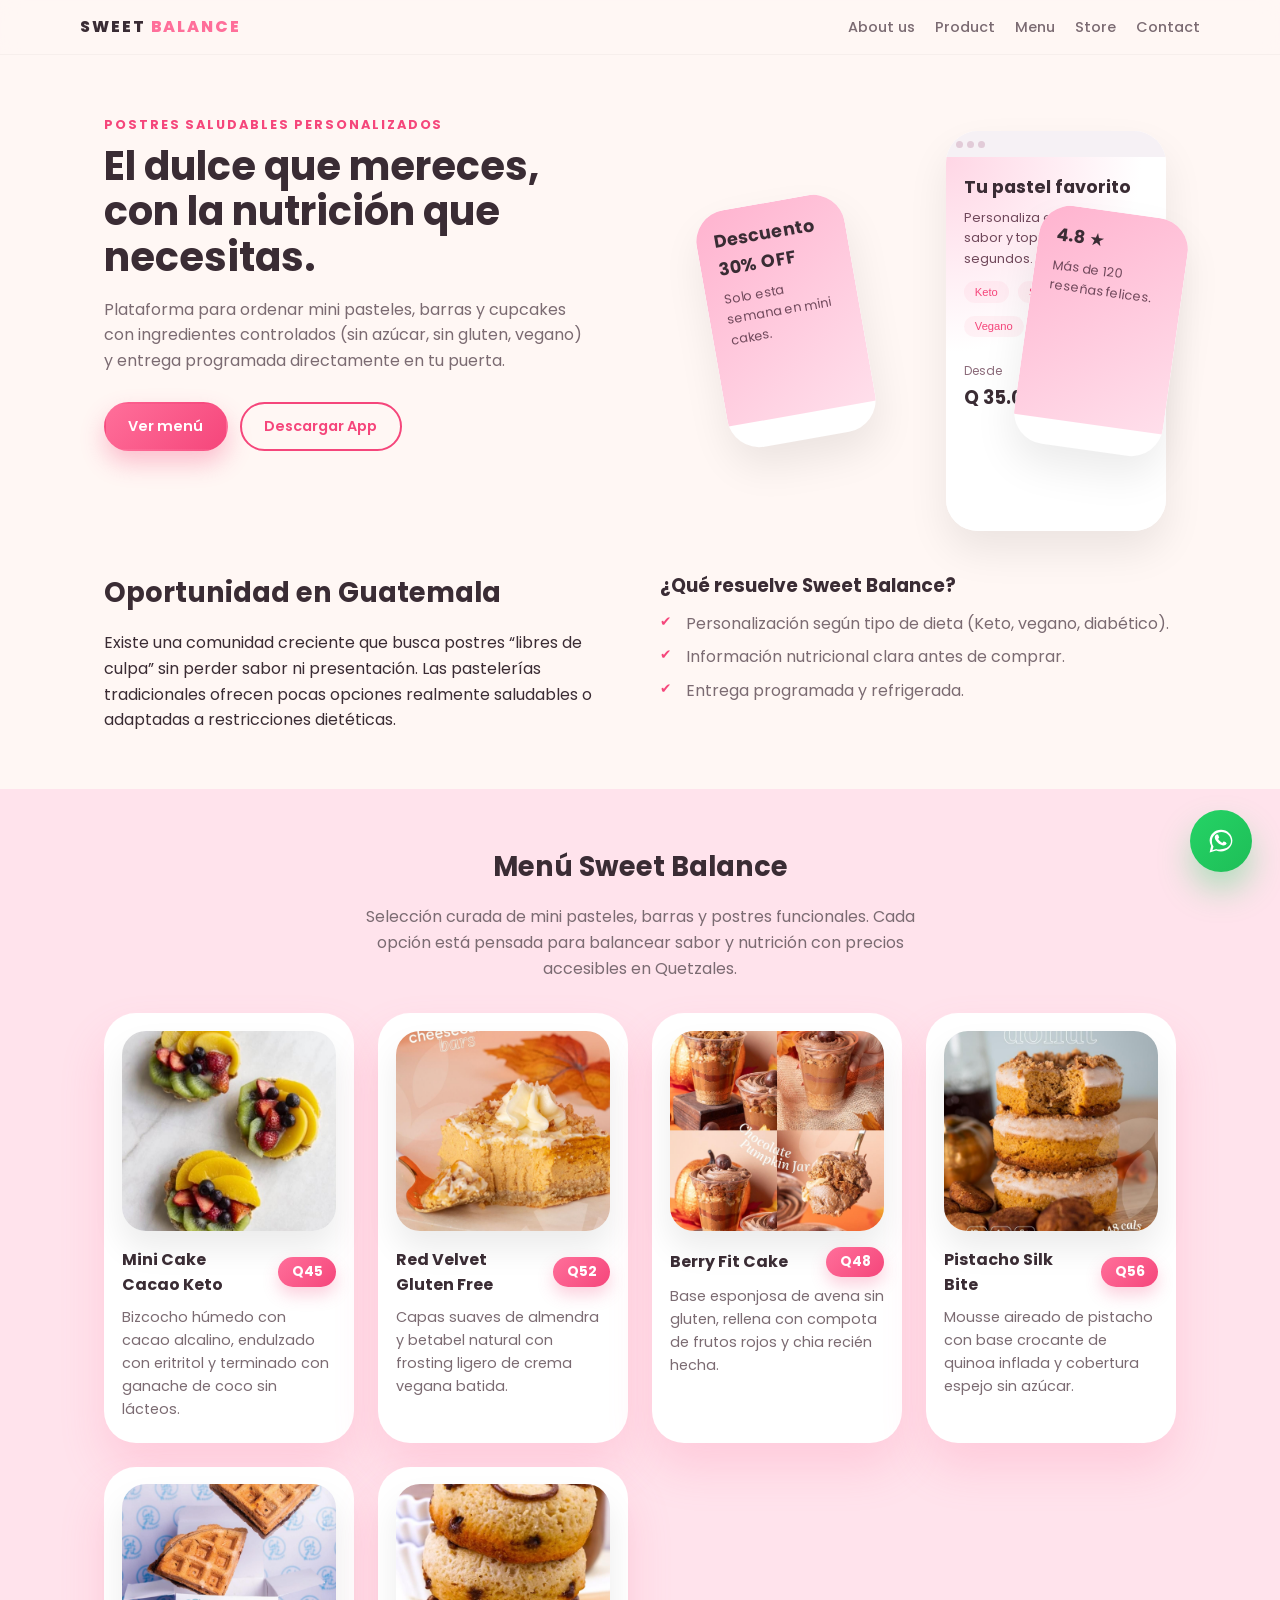
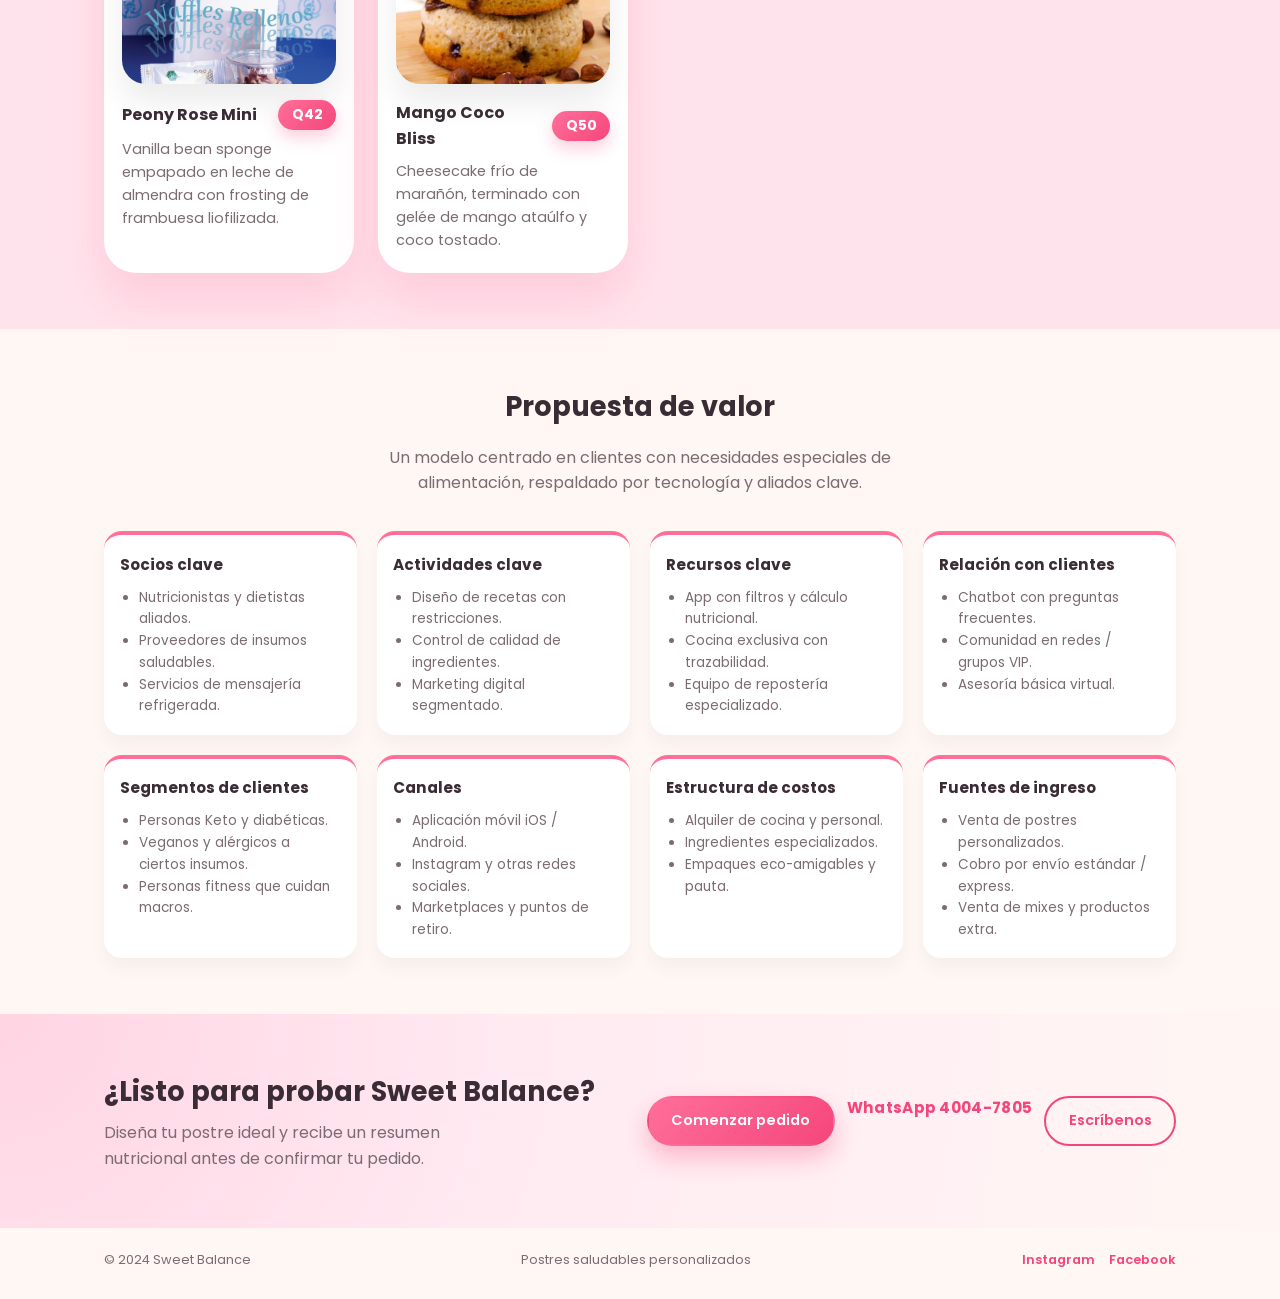
==== commit c62566af: "feat:Whatapp" ====
--- a/MND/index.html
+++ b/MND/index.html
@@ -146,6 +146,7 @@
             <p>Base esponjosa de avena sin gluten, rellena con compota de frutos rojos y chia recién hecha.</p>
           </div>
         </article>
+        
 
         <article class="menu-card">
           <img src="images/WhatsApp%20Image%202025-11-19%20at%2010.38.34%20PM%20(1).jpeg" alt="Pastel mini de pistache" />
@@ -273,7 +274,7 @@
       </div>
       <div class="cta-actions">
         <a href="#" class="btn primary">Comenzar pedido</a>
-        <a href="https://wa.me/50240047805?text=Hola%20Sweet%20Balance%2C%20quiero%20realizar%20un%20pedido" class="btn whatsapp" target="_blank" rel="noopener">WhatsApp 4004-7805</a>
+        <a href="https://wa.me/50240047805?text=Hola%20Sweet%20Balance%2C%20quiero%20realizar%20un%20pedido" class="cta-link whatsapp-link" target="_blank" rel="noopener">WhatsApp 4004-7805</a>
         <a href="mailto:hola@sweetbalance.gt" class="btn ghost">Escríbenos</a>
       </div>
     </div>
--- a/MND/styles.css
+++ b/MND/styles.css
@@ -173,15 +173,20 @@
   background: rgba(255, 111, 154, 0.08);
 }
 
-.btn.whatsapp {
-  background: linear-gradient(135deg, #25d366, #1ebe57);
-  color: #fff;
-  box-shadow: 0 12px 25px rgba(37, 211, 102, 0.32);
-}
-
-.btn.whatsapp:hover {
-  transform: translateY(-1px);
-  box-shadow: 0 16px 28px rgba(37, 211, 102, 0.45);
+.cta-link {
+  font-weight: 700;
+  color: var(--pink-strong);
+  text-decoration: none;
+  transition: color 0.18s ease;
+}
+
+.cta-link:hover {
+  color: #ff4b8c;
+}
+
+.whatsapp-link {
+  font-size: 0.95rem;
+  letter-spacing: 0.02em;
 }
 
 /* Phones mockup */
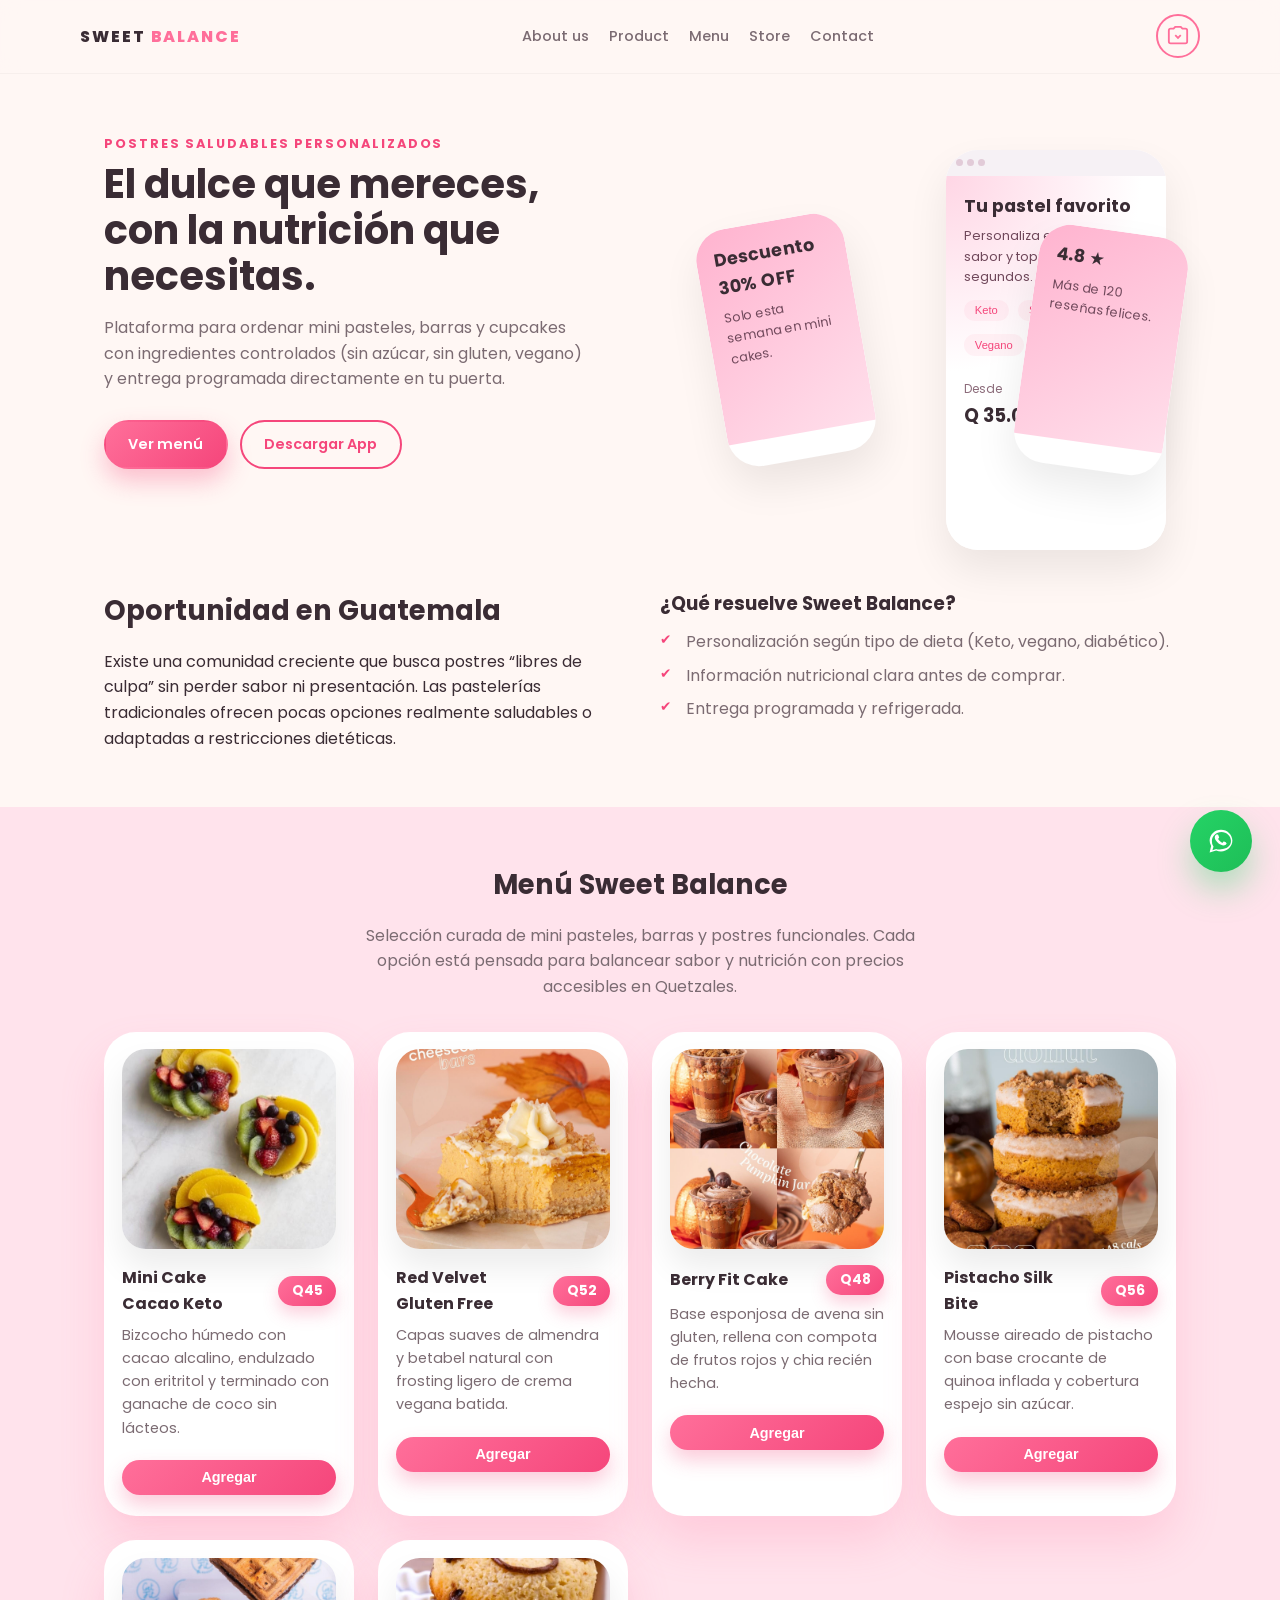
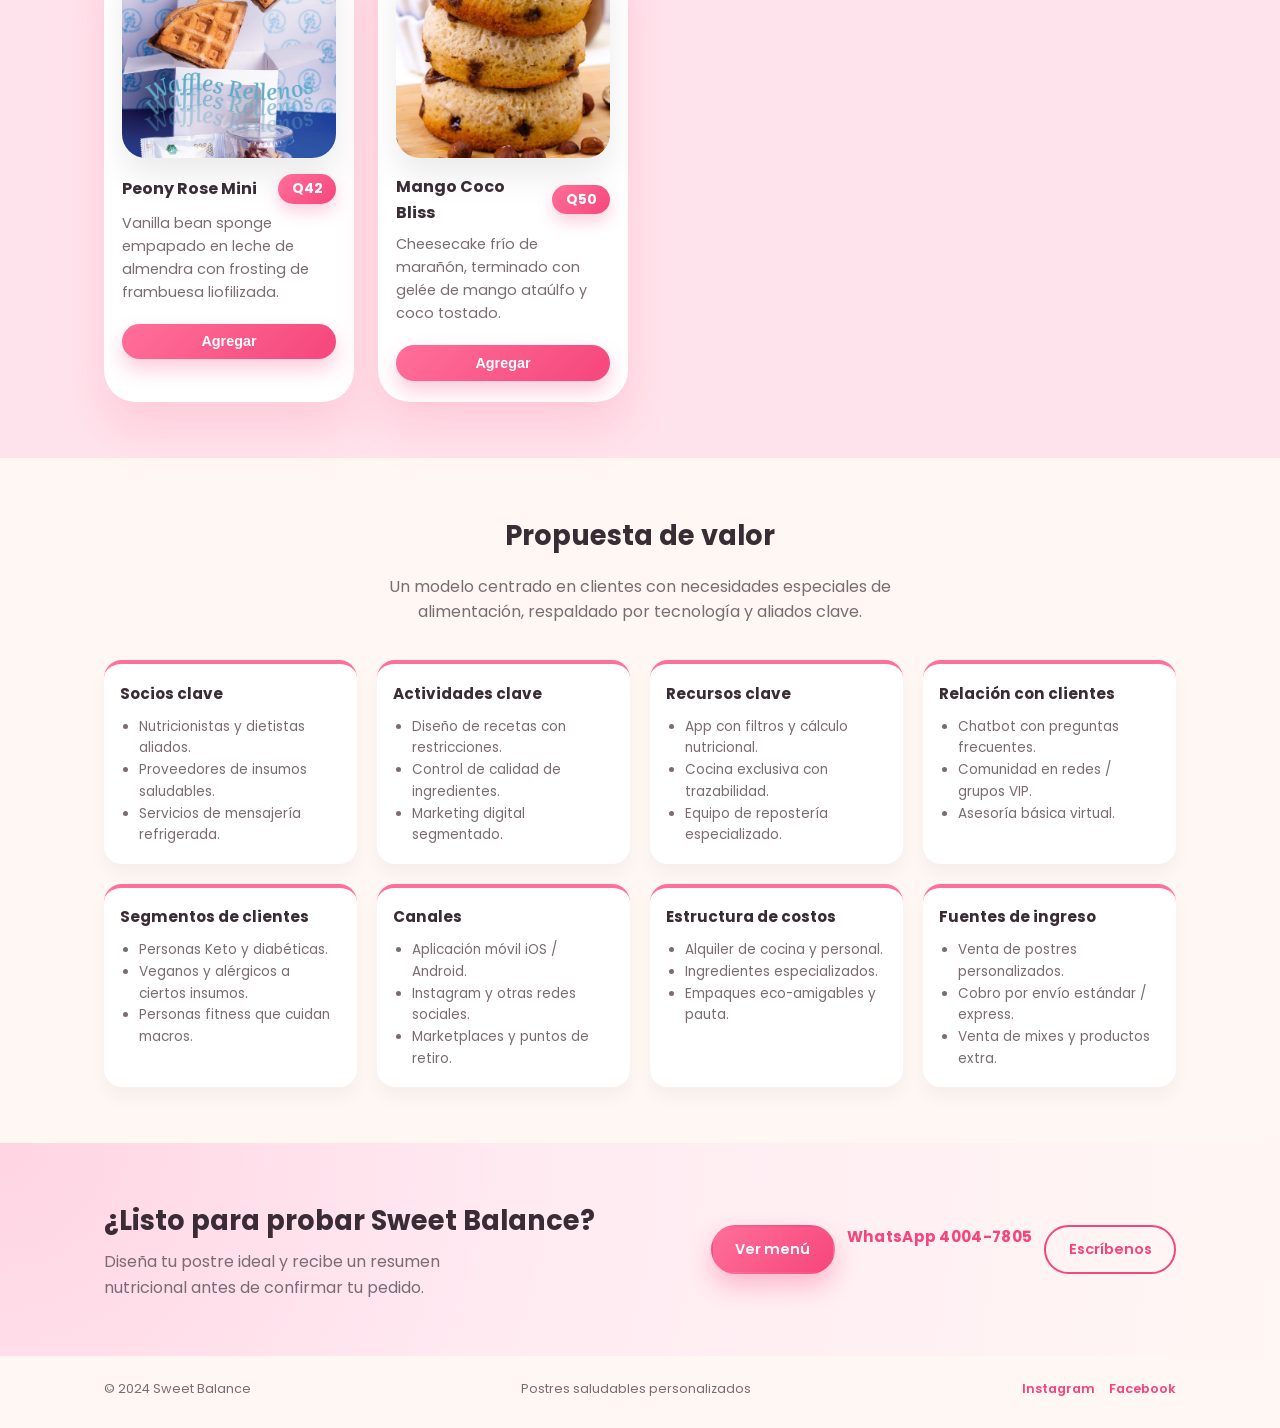
==== commit 8594e128: "feta: Pasarela de Pagos" ====
--- a/MND/index.html
+++ b/MND/index.html
@@ -20,6 +20,13 @@
         <a href="#store">Store</a>
         <a href="#contact">Contact</a>
       </nav>
+      <button id="cartButton" class="cart-button" aria-label="Ver carrito">
+        <svg viewBox="0 0 24 24" width="22" height="22" fill="none" stroke="currentColor" stroke-width="2">
+          <path d="M9 2L7.17 4H4c-1.1 0-2 .9-2 2v12c0 1.1.9 2 2 2h16c1.1 0 2-.9 2-2V6c0-1.1-.9-2-2-2h-3.17L15 2H9z"/>
+          <path d="M9 11l3 3 3-3"/>
+        </svg>
+        <span id="cartCount" class="cart-count">0</span>
+      </button>
     </div>
   </header>
 
@@ -121,6 +128,7 @@
             </div>
             <p>Bizcocho húmedo con cacao alcalino, endulzado con eritritol
               y terminado con ganache de coco sin lácteos.</p>
+            <button class="add-to-cart" data-name="Mini Cake Cacao Keto" data-price="45">Agregar</button>
           </div>
         </article>
 
@@ -133,6 +141,7 @@
             </div>
             <p>Capas suaves de almendra y betabel natural con frosting ligero
               de crema vegana batida.</p>
+            <button class="add-to-cart" data-name="Red Velvet Gluten Free" data-price="52">Agregar</button>
           </div>
         </article>
 
@@ -144,6 +153,7 @@
               <span class="menu-price">Q48</span>
             </div>
             <p>Base esponjosa de avena sin gluten, rellena con compota de frutos rojos y chia recién hecha.</p>
+            <button class="add-to-cart" data-name="Berry Fit Cake" data-price="48">Agregar</button>
           </div>
         </article>
         
@@ -156,6 +166,7 @@
               <span class="menu-price">Q56</span>
             </div>
             <p>Mousse aireado de pistacho con base crocante de quinoa inflada y cobertura espejo sin azúcar.</p>
+            <button class="add-to-cart" data-name="Pistacho Silk Bite" data-price="56">Agregar</button>
           </div>
         </article>
 
@@ -167,6 +178,7 @@
               <span class="menu-price">Q42</span>
             </div>
             <p>Vanilla bean sponge empapado en leche de almendra con frosting de frambuesa liofilizada.</p>
+            <button class="add-to-cart" data-name="Peony Rose Mini" data-price="42">Agregar</button>
           </div>
         </article>
 
@@ -178,6 +190,7 @@
               <span class="menu-price">Q50</span>
             </div>
             <p>Cheesecake frío de marañón, terminado con gelée de mango ataúlfo y coco tostado.</p>
+            <button class="add-to-cart" data-name="Mango Coco Bliss" data-price="50">Agregar</button>
           </div>
         </article>
       </div>
@@ -273,7 +286,7 @@
         </p>
       </div>
       <div class="cta-actions">
-        <a href="#" class="btn primary">Comenzar pedido</a>
+        <a href="#menu" class="btn primary">Ver menú</a>
         <a href="https://wa.me/50240047805?text=Hola%20Sweet%20Balance%2C%20quiero%20realizar%20un%20pedido" class="cta-link whatsapp-link" target="_blank" rel="noopener">WhatsApp 4004-7805</a>
         <a href="mailto:hola@sweetbalance.gt" class="btn ghost">Escríbenos</a>
       </div>
@@ -296,5 +309,77 @@
       <path d="M16 3c-7.17 0-13 5.59-13 12.48a12.2 12.2 0 0 0 1.74 6.23L3 29l7.5-2.2a13.7 13.7 0 0 0 5.5 1.15c7.17 0 13-5.59 13-12.48S23.17 3 16 3Zm0 22.4a10.7 10.7 0 0 1-5-.1l-0.36-0.1-4.44 1.3 1.26-4.1-0.27-0.42a10.1 10.1 0 0 1-1.59-5.9c0-5.73 4.9-10.4 10.9-10.4s10.9 4.67 10.9 10.4S21.99 25.4 16 25.4Zm5.82-7.85c-0.32-0.17-1.88-0.92-2.18-1.03s-0.51-0.16-0.72 0.16-0.83 1.03-1.01 1.24-0.37 0.25-0.69 0.08a8.7 8.7 0 0 1-2.55-1.94 9.5 9.5 0 0 1-1.76-2.18c-0.18-0.32 0-0.49 0.14-0.66s0.32-0.4 0.48-0.6a2.2 2.2 0 0 0 0.32-0.53 0.57 0.57 0 0 0-0.02-0.54c-0.08-0.17-0.72-1.72-0.99-2.36s-0.57-0.52-0.78-0.53H11c-0.23 0-0.6 0.09-0.91 0.43s-1.19 1.16-1.19 2.83 1.22 3.29 1.39 3.52 2.36 3.63 5.73 4.92a6.4 6.4 0 0 0 3.98 0.6c1.21-0.19 1.88-0.93 2.14-1.46s0.26-1 0.18-1.1-0.28-0.17-0.6-0.33Z" />
     </svg>
   </a>
+
+  <!-- Modal de pasarela de pago -->
+  <div id="checkoutModal" class="modal">
+    <div class="modal-content">
+      <button class="modal-close" id="closeModal">&times;</button>
+      
+      <h2>Finalizar Pedido</h2>
+      
+      <div id="cartSummary" class="cart-summary">
+        <h3>Resumen del pedido</h3>
+        <div id="cartItems"></div>
+        <div class="cart-total">
+          <span>Total:</span>
+          <strong id="cartTotal">Q 0.00</strong>
+        </div>
+      </div>
+
+      <form id="paymentForm" class="payment-form">
+        <h3>Información de entrega</h3>
+        
+        <div class="form-group">
+          <label for="fullName">Nombre completo *</label>
+          <input type="text" id="fullName" name="fullName" required>
+        </div>
+
+        <div class="form-group">
+          <label for="phone">Teléfono *</label>
+          <input type="tel" id="phone" name="phone" required>
+        </div>
+
+        <div class="form-group">
+          <label for="address">Dirección de entrega *</label>
+          <textarea id="address" name="address" rows="2" required></textarea>
+        </div>
+
+        <h3>Método de pago</h3>
+        
+        <div class="payment-methods">
+          <label class="payment-method">
+            <input type="radio" name="paymentMethod" value="card" checked>
+            <span>Tarjeta de crédito/débito</span>
+          </label>
+          <label class="payment-method">
+            <input type="radio" name="paymentMethod" value="cash">
+            <span>Efectivo contra entrega</span>
+          </label>
+        </div>
+
+        <div id="cardFields" class="card-fields">
+          <div class="form-group">
+            <label for="cardNumber">Número de tarjeta *</label>
+            <input type="text" id="cardNumber" name="cardNumber" placeholder="1234 5678 9012 3456" maxlength="19">
+          </div>
+
+          <div class="form-row">
+            <div class="form-group">
+              <label for="expiry">Vencimiento *</label>
+              <input type="text" id="expiry" name="expiry" placeholder="MM/AA" maxlength="5">
+            </div>
+            <div class="form-group">
+              <label for="cvv">CVV *</label>
+              <input type="text" id="cvv" name="cvv" placeholder="123" maxlength="3">
+            </div>
+          </div>
+        </div>
+
+        <button type="submit" class="btn primary btn-block">Confirmar Pedido</button>
+      </form>
+    </div>
+  </div>
+
+  <script src="checkout.js"></script>
 </body>
 </html>
--- a/MND/styles.css
+++ b/MND/styles.css
@@ -94,6 +94,56 @@
   width: 100%;
 }
 
+/* Botón del carrito */
+
+.cart-button {
+  position: relative;
+  background: transparent;
+  border: 2px solid var(--pink-main);
+  width: 44px;
+  height: 44px;
+  border-radius: 50%;
+  display: flex;
+  align-items: center;
+  justify-content: center;
+  cursor: pointer;
+  color: var(--pink-main);
+  transition: background 0.18s ease, color 0.18s ease, transform 0.18s ease;
+}
+
+.cart-button:hover {
+  background: var(--pink-main);
+  color: #fff;
+  transform: scale(1.05);
+}
+
+.cart-count {
+  position: absolute;
+  top: -6px;
+  right: -6px;
+  background: linear-gradient(135deg, var(--pink-main), var(--pink-strong));
+  color: #fff;
+  font-size: 0.7rem;
+  font-weight: 700;
+  width: 20px;
+  height: 20px;
+  border-radius: 50%;
+  display: none;
+  align-items: center;
+  justify-content: center;
+  box-shadow: 0 4px 12px rgba(245, 70, 123, 0.4);
+  animation: cartBounce 0.4s ease;
+}
+
+@keyframes cartBounce {
+  0%, 100% {
+    transform: scale(1);
+  }
+  50% {
+    transform: scale(1.2);
+  }
+}
+
 /* HERO */
 
 .hero {
@@ -548,6 +598,352 @@
   box-shadow: 0 24px 36px rgba(37, 211, 102, 0.45);
 }
 
+/* Botones "Agregar" en tarjetas de menú */
+
+.add-to-cart {
+  width: 100%;
+  margin-top: 0.75rem;
+  padding: 0.6rem 1rem;
+  border: none;
+  border-radius: 999px;
+  background: linear-gradient(135deg, var(--pink-main), var(--pink-strong));
+  color: #fff;
+  font-weight: 600;
+  font-size: 0.9rem;
+  cursor: pointer;
+  transition: transform 0.18s ease, box-shadow 0.18s ease;
+  box-shadow: 0 10px 20px rgba(245, 70, 123, 0.28);
+}
+
+.add-to-cart:hover {
+  transform: translateY(-1px);
+  box-shadow: 0 14px 24px rgba(245, 70, 123, 0.35);
+}
+
+/* Modal de checkout */
+
+.modal {
+  display: none;
+  position: fixed;
+  top: 0;
+  left: 0;
+  width: 100%;
+  height: 100%;
+  background: rgba(58, 44, 52, 0.85);
+  backdrop-filter: blur(8px);
+  z-index: 200;
+  align-items: center;
+  justify-content: center;
+  padding: 1rem;
+  overflow-y: auto;
+}
+
+.modal-content {
+  background: #fff;
+  border-radius: 32px;
+  max-width: 560px;
+  width: 100%;
+  padding: 2rem 2.25rem 2.5rem;
+  position: relative;
+  box-shadow: 0 32px 64px rgba(0, 0, 0, 0.24);
+  max-height: 90vh;
+  overflow-y: auto;
+}
+
+.modal-close {
+  position: absolute;
+  top: 1.25rem;
+  right: 1.5rem;
+  background: transparent;
+  border: none;
+  font-size: 2rem;
+  color: var(--text-soft);
+  cursor: pointer;
+  width: 36px;
+  height: 36px;
+  display: flex;
+  align-items: center;
+  justify-content: center;
+  border-radius: 50%;
+  transition: background 0.18s ease, color 0.18s ease;
+}
+
+.modal-close:hover {
+  background: var(--pink-soft);
+  color: var(--pink-strong);
+}
+
+.modal-content h2 {
+  font-size: 1.6rem;
+  margin-bottom: 1.5rem;
+  color: var(--text-main);
+}
+
+.modal-content h3 {
+  font-size: 1.1rem;
+  margin: 1.5rem 0 0.8rem;
+  color: var(--text-main);
+}
+
+/* Resumen del carrito */
+
+.cart-summary {
+  background: var(--pink-soft);
+  border-radius: 20px;
+  padding: 1.2rem 1.4rem;
+  margin-bottom: 1.5rem;
+}
+
+.cart-summary h3 {
+  font-size: 1rem;
+  margin: 0 0 0.8rem;
+}
+
+.empty-cart {
+  color: var(--text-soft);
+  font-size: 0.9rem;
+  text-align: center;
+  padding: 1rem 0;
+}
+
+.cart-list {
+  list-style: none;
+  padding: 0;
+  margin: 0;
+}
+
+.cart-item {
+  display: flex;
+  justify-content: space-between;
+  align-items: center;
+  padding: 0.75rem 0;
+  border-bottom: 1px solid rgba(245, 70, 123, 0.15);
+}
+
+.cart-item:last-child {
+  border-bottom: none;
+}
+
+.cart-item-info {
+  flex: 1;
+  display: flex;
+  flex-direction: column;
+  gap: 0.2rem;
+}
+
+.cart-item-info strong {
+  font-size: 0.9rem;
+  color: var(--text-main);
+}
+
+.cart-item-price {
+  font-size: 0.85rem;
+  color: var(--text-soft);
+}
+
+.cart-item-controls {
+  display: flex;
+  align-items: center;
+  gap: 0.5rem;
+}
+
+.qty-btn {
+  width: 28px;
+  height: 28px;
+  border: none;
+  border-radius: 50%;
+  background: #fff;
+  color: var(--pink-strong);
+  font-size: 1.1rem;
+  font-weight: 700;
+  cursor: pointer;
+  display: flex;
+  align-items: center;
+  justify-content: center;
+  transition: background 0.18s ease, transform 0.18s ease;
+}
+
+.qty-btn:hover {
+  background: var(--pink-main);
+  color: #fff;
+  transform: scale(1.1);
+}
+
+.qty {
+  font-weight: 600;
+  font-size: 0.9rem;
+  min-width: 24px;
+  text-align: center;
+}
+
+.remove-btn {
+  background: transparent;
+  border: none;
+  font-size: 1.1rem;
+  cursor: pointer;
+  padding: 0.3rem;
+  opacity: 0.6;
+  transition: opacity 0.18s ease, transform 0.18s ease;
+}
+
+.remove-btn:hover {
+  opacity: 1;
+  transform: scale(1.15);
+}
+
+.cart-total {
+  display: flex;
+  justify-content: space-between;
+  align-items: center;
+  margin-top: 0.8rem;
+  padding-top: 0.8rem;
+  border-top: 2px solid var(--pink-main);
+  font-size: 1.1rem;
+}
+
+.cart-total strong {
+  color: var(--pink-strong);
+  font-size: 1.3rem;
+}
+
+/* Formulario de pago */
+
+.payment-form {
+  margin-top: 1rem;
+}
+
+.form-group {
+  margin-bottom: 1rem;
+}
+
+.form-group label {
+  display: block;
+  font-size: 0.85rem;
+  font-weight: 600;
+  margin-bottom: 0.4rem;
+  color: var(--text-main);
+}
+
+.form-group input,
+.form-group textarea {
+  width: 100%;
+  padding: 0.7rem 0.9rem;
+  border: 2px solid rgba(123, 107, 114, 0.2);
+  border-radius: 12px;
+  font-family: inherit;
+  font-size: 0.9rem;
+  color: var(--text-main);
+  transition: border-color 0.18s ease, box-shadow 0.18s ease;
+}
+
+.form-group input:focus,
+.form-group textarea:focus {
+  outline: none;
+  border-color: var(--pink-main);
+  box-shadow: 0 0 0 3px rgba(255, 111, 154, 0.12);
+}
+
+.form-row {
+  display: grid;
+  grid-template-columns: 1fr 1fr;
+  gap: 0.75rem;
+}
+
+/* Métodos de pago */
+
+.payment-methods {
+  display: flex;
+  flex-direction: column;
+  gap: 0.6rem;
+  margin-bottom: 1.2rem;
+}
+
+.payment-method {
+  display: flex;
+  align-items: center;
+  padding: 0.85rem 1rem;
+  border: 2px solid rgba(123, 107, 114, 0.2);
+  border-radius: 12px;
+  cursor: pointer;
+  transition: border-color 0.18s ease, background 0.18s ease;
+}
+
+.payment-method:hover {
+  background: rgba(255, 111, 154, 0.04);
+}
+
+.payment-method input[type="radio"] {
+  margin-right: 0.7rem;
+  width: 18px;
+  height: 18px;
+  cursor: pointer;
+}
+
+.payment-method input[type="radio"]:checked + span {
+  font-weight: 600;
+  color: var(--pink-strong);
+}
+
+.payment-method:has(input:checked) {
+  border-color: var(--pink-main);
+  background: rgba(255, 111, 154, 0.08);
+}
+
+.card-fields {
+  margin-top: 1rem;
+}
+
+.btn-block {
+  width: 100%;
+  margin-top: 1.5rem;
+  padding: 0.8rem 1.5rem;
+  font-size: 1rem;
+}
+
+/* Mensaje de éxito */
+
+.success-message {
+  text-align: center;
+  padding: 2rem 1rem;
+}
+
+.success-icon {
+  width: 80px;
+  height: 80px;
+  border-radius: 50%;
+  background: linear-gradient(135deg, #25d366, #1ebe57);
+  color: #fff;
+  font-size: 3rem;
+  display: flex;
+  align-items: center;
+  justify-content: center;
+  margin: 0 auto 1.5rem;
+  animation: successPop 0.5s ease;
+}
+
+@keyframes successPop {
+  0% {
+    transform: scale(0);
+  }
+  50% {
+    transform: scale(1.1);
+  }
+  100% {
+    transform: scale(1);
+  }
+}
+
+.success-message h3 {
+  margin: 0 0 0.8rem;
+  color: var(--text-main);
+}
+
+.success-message p {
+  color: var(--text-soft);
+  font-size: 0.95rem;
+  margin-bottom: 0.5rem;
+}
+
 /* Responsivo */
 
 @media (max-width: 900px) {
@@ -576,6 +972,11 @@
   .nav {
     display: none; /* para hacerlo simple en móvil, puedes luego agregar menú hamburguesa */
   }
+
+  .cart-button {
+    width: 40px;
+    height: 40px;
+  }
 }
 
 @media (max-width: 600px) {
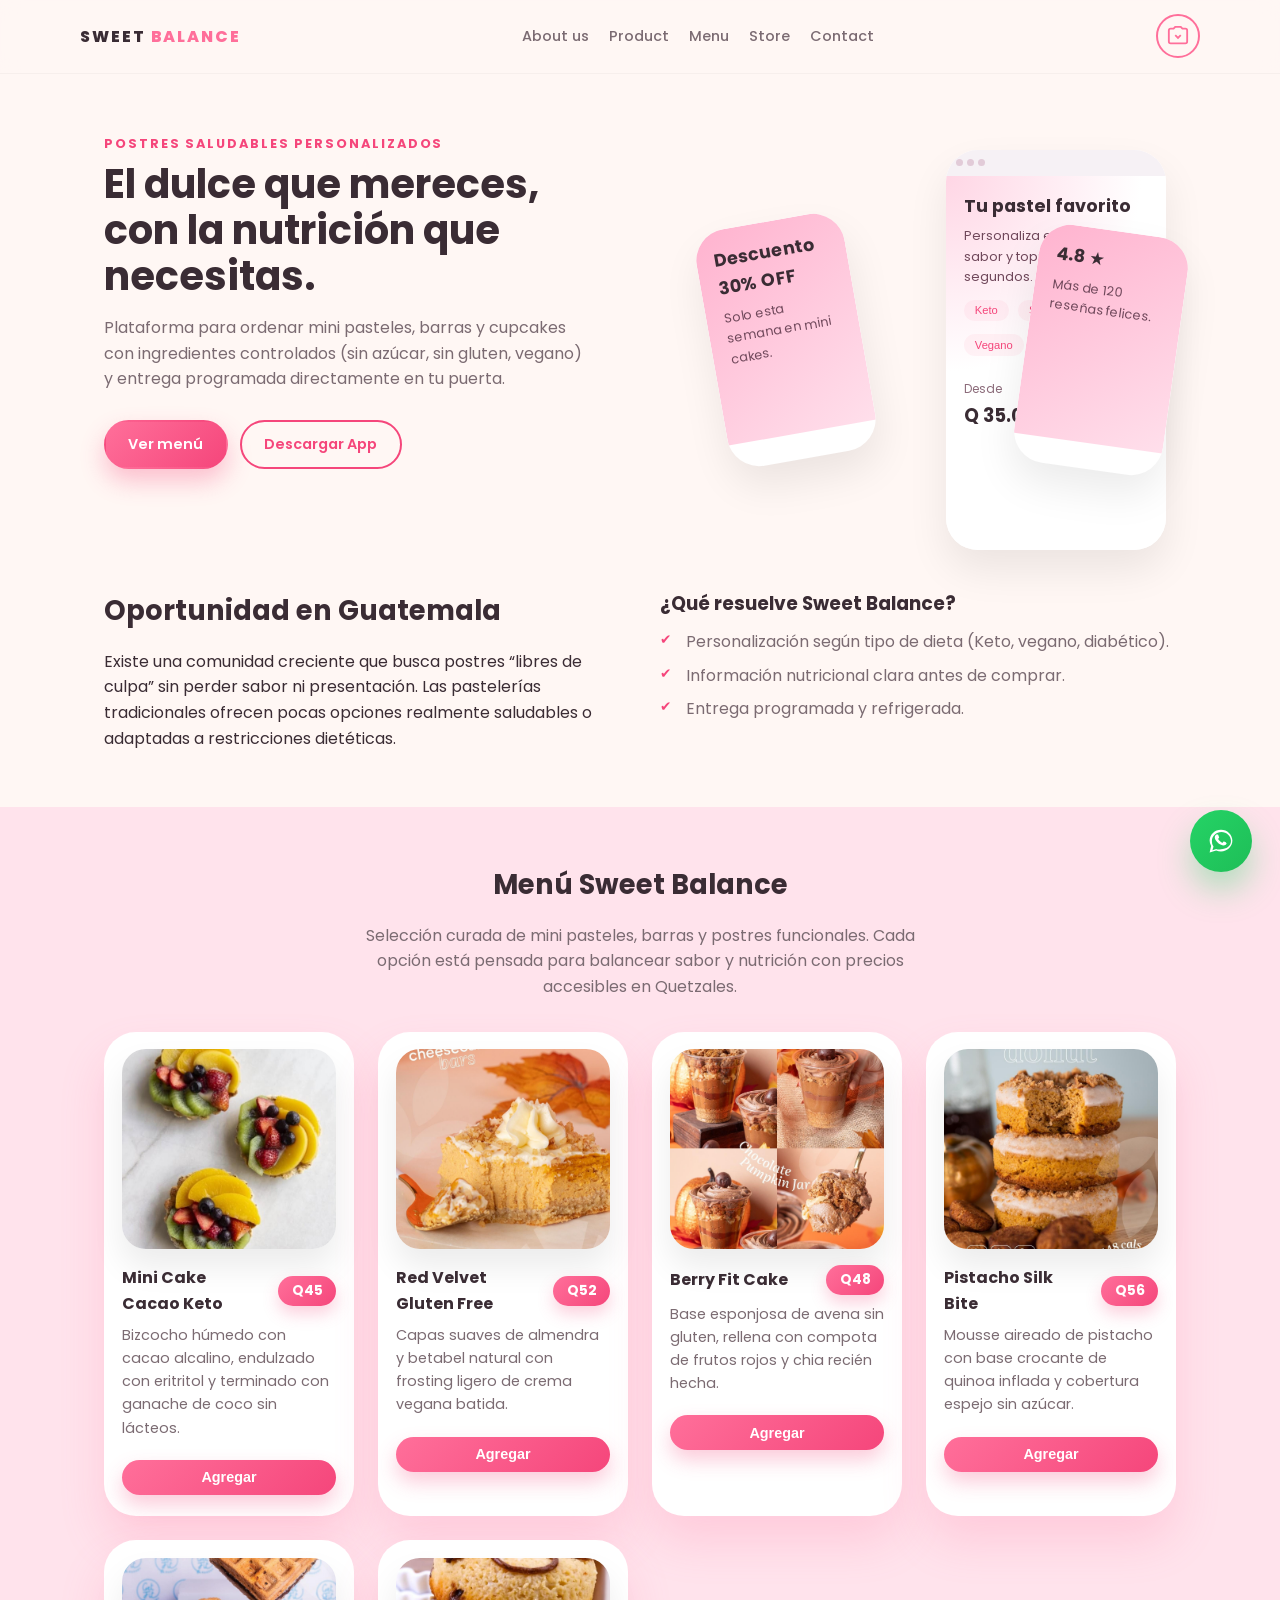
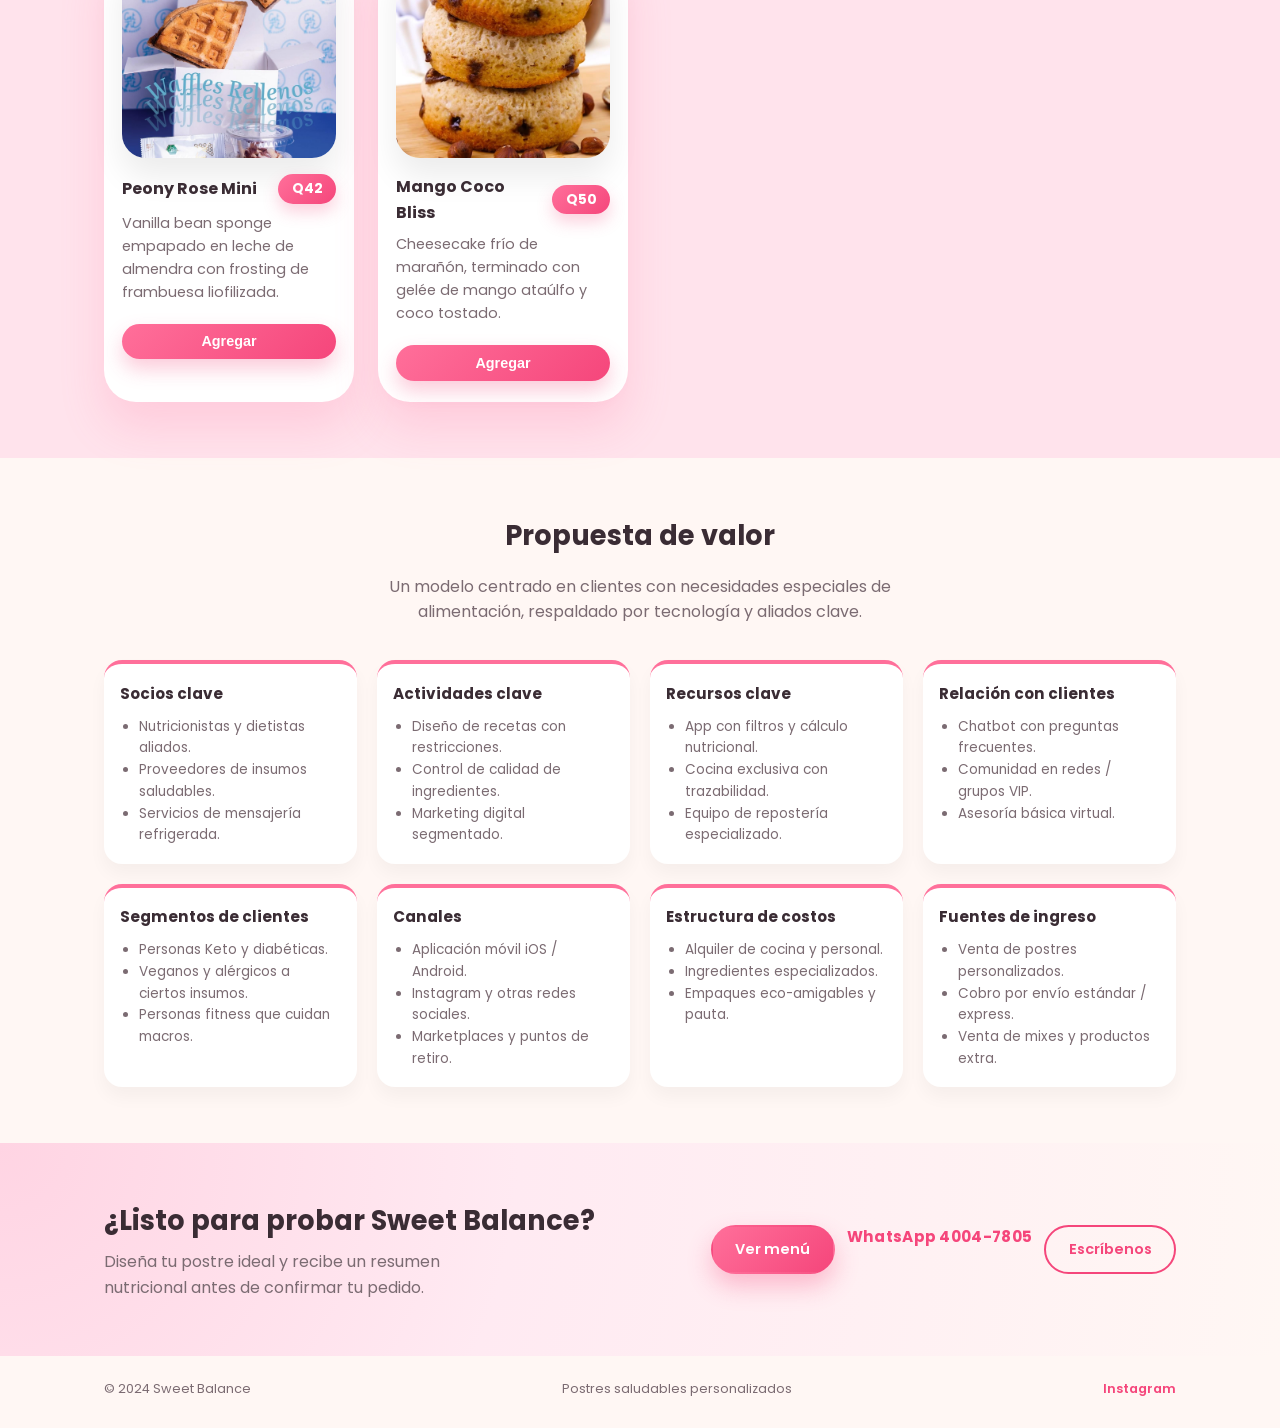
==== commit 8d64f8f0: "feat: Instagram" ====
--- a/MND/index.html
+++ b/MND/index.html
@@ -298,8 +298,7 @@
       <span>© 2024 Sweet Balance</span>
       <span>Postres saludables personalizados</span>
       <div class="social-links">
-        <a href="https://www.instagram.com/" target="_blank" rel="noopener">Instagram</a>
-        <a href="https://www.facebook.com/" target="_blank" rel="noopener">Facebook</a>
+        <a href="https://www.instagram.com/sweet.balance.gt" target="_blank" rel="noopener">Instagram</a>
       </div>
     </div>
   </footer>
